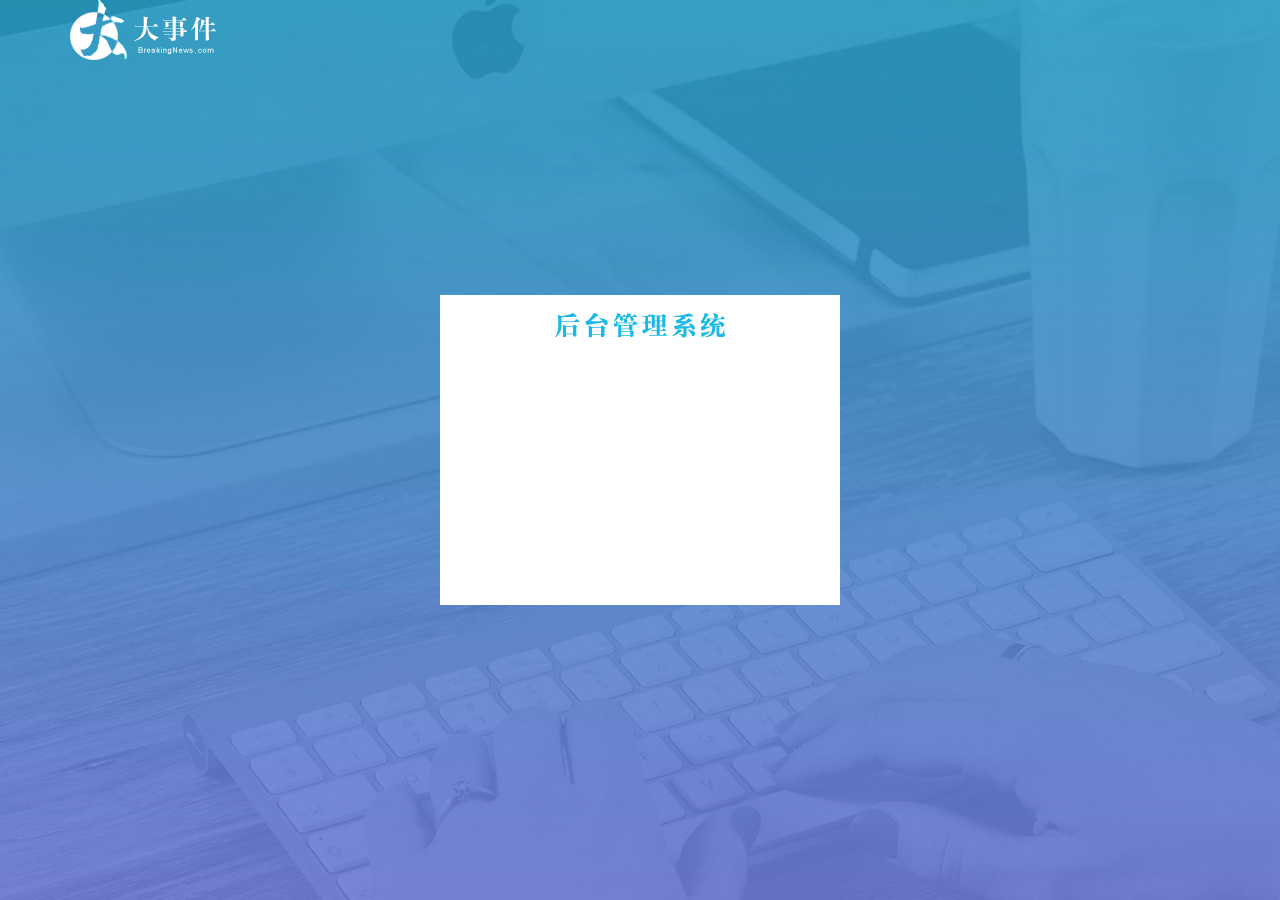
==== index.html @ e0ad0366 "首页搭建" ====
<!DOCTYPE html>
<html lang="zh-CN">

<head>
    <meta charset="UTF-8">
    <meta name="viewport" content="width=device-width, initial-scale=1.0">
    <title>大事件-登录/注册</title>
    <link rel="stylesheet" href="/assets/lib/layui/css/layui.css">
    <link rel="stylesheet" href="/assets/css/login.css">
</head>

<body>
    <!-- 头部区域 -->
    <div class="layui-main">
        <img src="/assets/images/logo.png" alt="">
    </div>
    <!-- 登录注册 -->
    <div class="loginAndRegBox">
        <div class="title-box"></div>
    </div>
</body>

</html>
---- assets/lib/layui/css/layui.css ----
/** layui-v2.5.5 MIT License By https://www.layui.com */
 .layui-inline,img{display:inline-block;vertical-align:middle}h1,h2,h3,h4,h5,h6{font-weight:400}.layui-edge,.layui-header,.layui-inline,.layui-main{position:relative}.layui-body,.layui-edge,.layui-elip{overflow:hidden}.layui-btn,.layui-edge,.layui-inline,img{vertical-align:middle}.layui-btn,.layui-disabled,.layui-icon,.layui-unselect{-moz-user-select:none;-webkit-user-select:none;-ms-user-select:none}.layui-elip,.layui-form-checkbox span,.layui-form-pane .layui-form-label{text-overflow:ellipsis;white-space:nowrap}.layui-breadcrumb,.layui-tree-btnGroup{visibility:hidden}blockquote,body,button,dd,div,dl,dt,form,h1,h2,h3,h4,h5,h6,input,li,ol,p,pre,td,textarea,th,ul{margin:0;padding:0;-webkit-tap-highlight-color:rgba(0,0,0,0)}a:active,a:hover{outline:0}img{border:none}li{list-style:none}table{border-collapse:collapse;border-spacing:0}h4,h5,h6{font-size:100%}button,input,optgroup,option,select,textarea{font-family:inherit;font-size:inherit;font-style:inherit;font-weight:inherit;outline:0}pre{white-space:pre-wrap;white-space:-moz-pre-wrap;white-space:-pre-wrap;white-space:-o-pre-wrap;word-wrap:break-word}body{line-height:24px;font:14px Helvetica Neue,Helvetica,PingFang SC,Tahoma,Arial,sans-serif}hr{height:1px;margin:10px 0;border:0;clear:both}a{color:#333;text-decoration:none}a:hover{color:#777}a cite{font-style:normal;*cursor:pointer}.layui-border-box,.layui-border-box *{box-sizing:border-box}.layui-box,.layui-box *{box-sizing:content-box}.layui-clear{clear:both;*zoom:1}.layui-clear:after{content:'\20';clear:both;*zoom:1;display:block;height:0}.layui-inline{*display:inline;*zoom:1}.layui-edge{display:inline-block;width:0;height:0;border-width:6px;border-style:dashed;border-color:transparent}.layui-edge-top{top:-4px;border-bottom-color:#999;border-bottom-style:solid}.layui-edge-right{border-left-color:#999;border-left-style:solid}.layui-edge-bottom{top:2px;border-top-color:#999;border-top-style:solid}.layui-edge-left{border-right-color:#999;border-right-style:solid}.layui-disabled,.layui-disabled:hover{color:#d2d2d2!important;cursor:not-allowed!important}.layui-circle{border-radius:100%}.layui-show{display:block!important}.layui-hide{display:none!important}@font-face{font-family:layui-icon;src:url(../font/iconfont.eot?v=250);src:url(../font/iconfont.eot?v=250#iefix) format('embedded-opentype'),url(../font/iconfont.woff2?v=250) format('woff2'),url(../font/iconfont.woff?v=250) format('woff'),url(../font/iconfont.ttf?v=250) format('truetype'),url(../font/iconfont.svg?v=250#layui-icon) format('svg')}.layui-icon{font-family:layui-icon!important;font-size:16px;font-style:normal;-webkit-font-smoothing:antialiased;-moz-osx-font-smoothing:grayscale}.layui-icon-reply-fill:before{content:"\e611"}.layui-icon-set-fill:before{content:"\e614"}.layui-icon-menu-fill:before{content:"\e60f"}.layui-icon-search:before{content:"\e615"}.layui-icon-share:before{content:"\e641"}.layui-icon-set-sm:before{content:"\e620"}.layui-icon-engine:before{content:"\e628"}.layui-icon-close:before{content:"\1006"}.layui-icon-close-fill:before{content:"\1007"}.layui-icon-chart-screen:before{content:"\e629"}.layui-icon-star:before{content:"\e600"}.layui-icon-circle-dot:before{content:"\e617"}.layui-icon-chat:before{content:"\e606"}.layui-icon-release:before{content:"\e609"}.layui-icon-list:before{content:"\e60a"}.layui-icon-chart:before{content:"\e62c"}.layui-icon-ok-circle:before{content:"\1005"}.layui-icon-layim-theme:before{content:"\e61b"}.layui-icon-table:before{content:"\e62d"}.layui-icon-right:before{content:"\e602"}.layui-icon-left:before{content:"\e603"}.layui-icon-cart-simple:before{content:"\e698"}.layui-icon-face-cry:before{content:"\e69c"}.layui-icon-face-smile:before{content:"\e6af"}.layui-icon-survey:before{content:"\e6b2"}.layui-icon-tree:before{content:"\e62e"}.layui-icon-upload-circle:before{content:"\e62f"}.layui-icon-add-circle:before{content:"\e61f"}.layui-icon-download-circle:before{content:"\e601"}.layui-icon-templeate-1:before{content:"\e630"}.layui-icon-util:before{content:"\e631"}.layui-icon-face-surprised:before{content:"\e664"}.layui-icon-edit:before{content:"\e642"}.layui-icon-speaker:before{content:"\e645"}.layui-icon-down:before{content:"\e61a"}.layui-icon-file:before{content:"\e621"}.layui-icon-layouts:before{content:"\e632"}.layui-icon-rate-half:before{content:"\e6c9"}.layui-icon-add-circle-fine:before{content:"\e608"}.layui-icon-prev-circle:before{content:"\e633"}.layui-icon-read:before{content:"\e705"}.layui-icon-404:before{content:"\e61c"}.layui-icon-carousel:before{content:"\e634"}.layui-icon-help:before{content:"\e607"}.layui-icon-code-circle:before{content:"\e635"}.layui-icon-water:before{content:"\e636"}.layui-icon-username:before{content:"\e66f"}.layui-icon-find-fill:before{content:"\e670"}.layui-icon-about:before{content:"\e60b"}.layui-icon-location:before{content:"\e715"}.layui-icon-up:before{content:"\e619"}.layui-icon-pause:before{content:"\e651"}.layui-icon-date:before{content:"\e637"}.layui-icon-layim-uploadfile:before{content:"\e61d"}.layui-icon-delete:before{content:"\e640"}.layui-icon-play:before{content:"\e652"}.layui-icon-top:before{content:"\e604"}.layui-icon-friends:before{content:"\e612"}.layui-icon-refresh-3:before{content:"\e9aa"}.layui-icon-ok:before{content:"\e605"}.layui-icon-layer:before{content:"\e638"}.layui-icon-face-smile-fine:before{content:"\e60c"}.layui-icon-dollar:before{content:"\e659"}.layui-icon-group:before{content:"\e613"}.layui-icon-layim-download:before{content:"\e61e"}.layui-icon-picture-fine:before{content:"\e60d"}.layui-icon-link:before{content:"\e64c"}.layui-icon-diamond:before{content:"\e735"}.layui-icon-log:before{content:"\e60e"}.layui-icon-rate-solid:before{content:"\e67a"}.layui-icon-fonts-del:before{content:"\e64f"}.layui-icon-unlink:before{content:"\e64d"}.layui-icon-fonts-clear:before{content:"\e639"}.layui-icon-triangle-r:before{content:"\e623"}.layui-icon-circle:before{content:"\e63f"}.layui-icon-radio:before{content:"\e643"}.layui-icon-align-center:before{content:"\e647"}.layui-icon-align-right:before{content:"\e648"}.layui-icon-align-left:before{content:"\e649"}.layui-icon-loading-1:before{content:"\e63e"}.layui-icon-return:before{content:"\e65c"}.layui-icon-fonts-strong:before{content:"\e62b"}.layui-icon-upload:before{content:"\e67c"}.layui-icon-dialogue:before{content:"\e63a"}.layui-icon-video:before{content:"\e6ed"}.layui-icon-headset:before{content:"\e6fc"}.layui-icon-cellphone-fine:before{content:"\e63b"}.layui-icon-add-1:before{content:"\e654"}.layui-icon-face-smile-b:before{content:"\e650"}.layui-icon-fonts-html:before{content:"\e64b"}.layui-icon-form:before{content:"\e63c"}.layui-icon-cart:before{content:"\e657"}.layui-icon-camera-fill:before{content:"\e65d"}.layui-icon-tabs:before{content:"\e62a"}.layui-icon-fonts-code:before{content:"\e64e"}.layui-icon-fire:before{content:"\e756"}.layui-icon-set:before{content:"\e716"}.layui-icon-fonts-u:before{content:"\e646"}.layui-icon-triangle-d:before{content:"\e625"}.layui-icon-tips:before{content:"\e702"}.layui-icon-picture:before{content:"\e64a"}.layui-icon-more-vertical:before{content:"\e671"}.layui-icon-flag:before{content:"\e66c"}.layui-icon-loading:before{content:"\e63d"}.layui-icon-fonts-i:before{content:"\e644"}.layui-icon-refresh-1:before{content:"\e666"}.layui-icon-rmb:before{content:"\e65e"}.layui-icon-home:before{content:"\e68e"}.layui-icon-user:before{content:"\e770"}.layui-icon-notice:before{content:"\e667"}.layui-icon-login-weibo:before{content:"\e675"}.layui-icon-voice:before{content:"\e688"}.layui-icon-upload-drag:before{content:"\e681"}.layui-icon-login-qq:before{content:"\e676"}.layui-icon-snowflake:before{content:"\e6b1"}.layui-icon-file-b:before{content:"\e655"}.layui-icon-template:before{content:"\e663"}.layui-icon-auz:before{content:"\e672"}.layui-icon-console:before{content:"\e665"}.layui-icon-app:before{content:"\e653"}.layui-icon-prev:before{content:"\e65a"}.layui-icon-website:before{content:"\e7ae"}.layui-icon-next:before{content:"\e65b"}.layui-icon-component:before{content:"\e857"}.layui-icon-more:before{content:"\e65f"}.layui-icon-login-wechat:before{content:"\e677"}.layui-icon-shrink-right:before{content:"\e668"}.layui-icon-spread-left:before{content:"\e66b"}.layui-icon-camera:before{content:"\e660"}.layui-icon-note:before{content:"\e66e"}.layui-icon-refresh:before{content:"\e669"}.layui-icon-female:before{content:"\e661"}.layui-icon-male:before{content:"\e662"}.layui-icon-password:before{content:"\e673"}.layui-icon-senior:before{content:"\e674"}.layui-icon-theme:before{content:"\e66a"}.layui-icon-tread:before{content:"\e6c5"}.layui-icon-praise:before{content:"\e6c6"}.layui-icon-star-fill:before{content:"\e658"}.layui-icon-rate:before{content:"\e67b"}.layui-icon-template-1:before{content:"\e656"}.layui-icon-vercode:before{content:"\e679"}.layui-icon-cellphone:before{content:"\e678"}.layui-icon-screen-full:before{content:"\e622"}.layui-icon-screen-restore:before{content:"\e758"}.layui-icon-cols:before{content:"\e610"}.layui-icon-export:before{content:"\e67d"}.layui-icon-print:before{content:"\e66d"}.layui-icon-slider:before{content:"\e714"}.layui-icon-addition:before{content:"\e624"}.layui-icon-subtraction:before{content:"\e67e"}.layui-icon-service:before{content:"\e626"}.layui-icon-transfer:before{content:"\e691"}.layui-main{width:1140px;margin:0 auto}.layui-header{z-index:1000;height:60px}.layui-header a:hover{transition:all .5s;-webkit-transition:all .5s}.layui-side{position:fixed;left:0;top:0;bottom:0;z-index:999;width:200px;overflow-x:hidden}.layui-side-scroll{position:relative;width:220px;height:100%;overflow-x:hidden}.layui-body{position:absolute;left:200px;right:0;top:0;bottom:0;z-index:998;width:auto;overflow-y:auto;box-sizing:border-box}.layui-layout-body{overflow:hidden}.layui-layout-admin .layui-header{background-color:#23262E}.layui-layout-admin .layui-side{top:60px;width:200px;overflow-x:hidden}.layui-layout-admin .layui-body{position:fixed;top:60px;bottom:44px}.layui-layout-admin .layui-main{width:auto;margin:0 15px}.layui-layout-admin .layui-footer{position:fixed;left:200px;right:0;bottom:0;height:44px;line-height:44px;padding:0 15px;background-color:#eee}.layui-layout-admin .layui-logo{position:absolute;left:0;top:0;width:200px;height:100%;line-height:60px;text-align:center;color:#009688;font-size:16px}.layui-layout-admin .layui-header .layui-nav{background:0 0}.layui-layout-left{position:absolute!important;left:200px;top:0}.layui-layout-right{position:absolute!important;right:0;top:0}.layui-container{position:relative;margin:0 auto;padding:0 15px;box-sizing:border-box}.layui-fluid{position:relative;margin:0 auto;padding:0 15px}.layui-row:after,.layui-row:before{content:'';display:block;clear:both}.layui-col-lg1,.layui-col-lg10,.layui-col-lg11,.layui-col-lg12,.layui-col-lg2,.layui-col-lg3,.layui-col-lg4,.layui-col-lg5,.layui-col-lg6,.layui-col-lg7,.layui-col-lg8,.layui-col-lg9,.layui-col-md1,.layui-col-md10,.layui-col-md11,.layui-col-md12,.layui-col-md2,.layui-col-md3,.layui-col-md4,.layui-col-md5,.layui-col-md6,.layui-col-md7,.layui-col-md8,.layui-col-md9,.layui-col-sm1,.layui-col-sm10,.layui-col-sm11,.layui-col-sm12,.layui-col-sm2,.layui-col-sm3,.layui-col-sm4,.layui-col-sm5,.layui-col-sm6,.layui-col-sm7,.layui-col-sm8,.layui-col-sm9,.layui-col-xs1,.layui-col-xs10,.layui-col-xs11,.layui-col-xs12,.layui-col-xs2,.layui-col-xs3,.layui-col-xs4,.layui-col-xs5,.layui-col-xs6,.layui-col-xs7,.layui-col-xs8,.layui-col-xs9{position:relative;display:block;box-sizing:border-box}.layui-col-xs1,.layui-col-xs10,.layui-col-xs11,.layui-col-xs12,.layui-col-xs2,.layui-col-xs3,.layui-col-xs4,.layui-col-xs5,.layui-col-xs6,.layui-col-xs7,.layui-col-xs8,.layui-col-xs9{float:left}.layui-col-xs1{width:8.33333333%}.layui-col-xs2{width:16.66666667%}.layui-col-xs3{width:25%}.layui-col-xs4{width:33.33333333%}.layui-col-xs5{width:41.66666667%}.layui-col-xs6{width:50%}.layui-col-xs7{width:58.33333333%}.layui-col-xs8{width:66.66666667%}.layui-col-xs9{width:75%}.layui-col-xs10{width:83.33333333%}.layui-col-xs11{width:91.66666667%}.layui-col-xs12{width:100%}.layui-col-xs-offset1{margin-left:8.33333333%}.layui-col-xs-offset2{margin-left:16.66666667%}.layui-col-xs-offset3{margin-left:25%}.layui-col-xs-offset4{margin-left:33.33333333%}.layui-col-xs-offset5{margin-left:41.66666667%}.layui-col-xs-offset6{margin-left:50%}.layui-col-xs-offset7{margin-left:58.33333333%}.layui-col-xs-offset8{margin-left:66.66666667%}.layui-col-xs-offset9{margin-left:75%}.layui-col-xs-offset10{margin-left:83.33333333%}.layui-col-xs-offset11{margin-left:91.66666667%}.layui-col-xs-offset12{margin-left:100%}@media screen and (max-width:768px){.layui-hide-xs{display:none!important}.layui-show-xs-block{display:block!important}.layui-show-xs-inline{display:inline!important}.layui-show-xs-inline-block{display:inline-block!important}}@media screen and (min-width:768px){.layui-container{width:750px}.layui-hide-sm{display:none!important}.layui-show-sm-block{display:block!important}.layui-show-sm-inline{display:inline!important}.layui-show-sm-inline-block{display:inline-block!important}.layui-col-sm1,.layui-col-sm10,.layui-col-sm11,.layui-col-sm12,.layui-col-sm2,.layui-col-sm3,.layui-col-sm4,.layui-col-sm5,.layui-col-sm6,.layui-col-sm7,.layui-col-sm8,.layui-col-sm9{float:left}.layui-col-sm1{width:8.33333333%}.layui-col-sm2{width:16.66666667%}.layui-col-sm3{width:25%}.layui-col-sm4{width:33.33333333%}.layui-col-sm5{width:41.66666667%}.layui-col-sm6{width:50%}.layui-col-sm7{width:58.33333333%}.layui-col-sm8{width:66.66666667%}.layui-col-sm9{width:75%}.layui-col-sm10{width:83.33333333%}.layui-col-sm11{width:91.66666667%}.layui-col-sm12{width:100%}.layui-col-sm-offset1{margin-left:8.33333333%}.layui-col-sm-offset2{margin-left:16.66666667%}.layui-col-sm-offset3{margin-left:25%}.layui-col-sm-offset4{margin-left:33.33333333%}.layui-col-sm-offset5{margin-left:41.66666667%}.layui-col-sm-offset6{margin-left:50%}.layui-col-sm-offset7{margin-left:58.33333333%}.layui-col-sm-offset8{margin-left:66.66666667%}.layui-col-sm-offset9{margin-left:75%}.layui-col-sm-offset10{margin-left:83.33333333%}.layui-col-sm-offset11{margin-left:91.66666667%}.layui-col-sm-offset12{margin-left:100%}}@media screen and (min-width:992px){.layui-container{width:970px}.layui-hide-md{display:none!important}.layui-show-md-block{display:block!important}.layui-show-md-inline{display:inline!important}.layui-show-md-inline-block{display:inline-block!important}.layui-col-md1,.layui-col-md10,.layui-col-md11,.layui-col-md12,.layui-col-md2,.layui-col-md3,.layui-col-md4,.layui-col-md5,.layui-col-md6,.layui-col-md7,.layui-col-md8,.layui-col-md9{float:left}.layui-col-md1{width:8.33333333%}.layui-col-md2{width:16.66666667%}.layui-col-md3{width:25%}.layui-col-md4{width:33.33333333%}.layui-col-md5{width:41.66666667%}.layui-col-md6{width:50%}.layui-col-md7{width:58.33333333%}.layui-col-md8{width:66.66666667%}.layui-col-md9{width:75%}.layui-col-md10{width:83.33333333%}.layui-col-md11{width:91.66666667%}.layui-col-md12{width:100%}.layui-col-md-offset1{margin-left:8.33333333%}.layui-col-md-offset2{margin-left:16.66666667%}.layui-col-md-offset3{margin-left:25%}.layui-col-md-offset4{margin-left:33.33333333%}.layui-col-md-offset5{margin-left:41.66666667%}.layui-col-md-offset6{margin-left:50%}.layui-col-md-offset7{margin-left:58.33333333%}.layui-col-md-offset8{margin-left:66.66666667%}.layui-col-md-offset9{margin-left:75%}.layui-col-md-offset10{margin-left:83.33333333%}.layui-col-md-offset11{margin-left:91.66666667%}.layui-col-md-offset12{margin-left:100%}}@media screen and (min-width:1200px){.layui-container{width:1170px}.layui-hide-lg{display:none!important}.layui-show-lg-block{display:block!important}.layui-show-lg-inline{display:inline!important}.layui-show-lg-inline-block{display:inline-block!important}.layui-col-lg1,.layui-col-lg10,.layui-col-lg11,.layui-col-lg12,.layui-col-lg2,.layui-col-lg3,.layui-col-lg4,.layui-col-lg5,.layui-col-lg6,.layui-col-lg7,.layui-col-lg8,.layui-col-lg9{float:left}.layui-col-lg1{width:8.33333333%}.layui-col-lg2{width:16.66666667%}.layui-col-lg3{width:25%}.layui-col-lg4{width:33.33333333%}.layui-col-lg5{width:41.66666667%}.layui-col-lg6{width:50%}.layui-col-lg7{width:58.33333333%}.layui-col-lg8{width:66.66666667%}.layui-col-lg9{width:75%}.layui-col-lg10{width:83.33333333%}.layui-col-lg11{width:91.66666667%}.layui-col-lg12{width:100%}.layui-col-lg-offset1{margin-left:8.33333333%}.layui-col-lg-offset2{margin-left:16.66666667%}.layui-col-lg-offset3{margin-left:25%}.layui-col-lg-offset4{margin-left:33.33333333%}.layui-col-lg-offset5{margin-left:41.66666667%}.layui-col-lg-offset6{margin-left:50%}.layui-col-lg-offset7{margin-left:58.33333333%}.layui-col-lg-offset8{margin-left:66.66666667%}.layui-col-lg-offset9{margin-left:75%}.layui-col-lg-offset10{margin-left:83.33333333%}.layui-col-lg-offset11{margin-left:91.66666667%}.layui-col-lg-offset12{margin-left:100%}}.layui-col-space1{margin:-.5px}.layui-col-space1>*{padding:.5px}.layui-col-space3{margin:-1.5px}.layui-col-space3>*{padding:1.5px}.layui-col-space5{margin:-2.5px}.layui-col-space5>*{padding:2.5px}.layui-col-space8{margin:-3.5px}.layui-col-space8>*{padding:3.5px}.layui-col-space10{margin:-5px}.layui-col-space10>*{padding:5px}.layui-col-space12{margin:-6px}.layui-col-space12>*{padding:6px}.layui-col-space15{margin:-7.5px}.layui-col-space15>*{padding:7.5px}.layui-col-space18{margin:-9px}.layui-col-space18>*{padding:9px}.layui-col-space20{margin:-10px}.layui-col-space20>*{padding:10px}.layui-col-space22{margin:-11px}.layui-col-space22>*{padding:11px}.layui-col-space25{margin:-12.5px}.layui-col-space25>*{padding:12.5px}.layui-col-space30{margin:-15px}.layui-col-space30>*{padding:15px}.layui-btn,.layui-input,.layui-select,.layui-textarea,.layui-upload-button{outline:0;-webkit-appearance:none;transition:all .3s;-webkit-transition:all .3s;box-sizing:border-box}.layui-elem-quote{margin-bottom:10px;padding:15px;line-height:22px;border-left:5px solid #009688;border-radius:0 2px 2px 0;background-color:#f2f2f2}.layui-quote-nm{border-style:solid;border-width:1px 1px 1px 5px;background:0 0}.layui-elem-field{margin-bottom:10px;padding:0;border-width:1px;border-style:solid}.layui-elem-field legend{margin-left:20px;padding:0 10px;font-size:20px;font-weight:300}.layui-field-title{margin:10px 0 20px;border-width:1px 0 0}.layui-field-box{padding:10px 15px}.layui-field-title .layui-field-box{padding:10px 0}.layui-progress{position:relative;height:6px;border-radius:20px;background-color:#e2e2e2}.layui-progress-bar{position:absolute;left:0;top:0;width:0;max-width:100%;height:6px;border-radius:20px;text-align:right;background-color:#5FB878;transition:all .3s;-webkit-transition:all .3s}.layui-progress-big,.layui-progress-big .layui-progress-bar{height:18px;line-height:18px}.layui-progress-text{position:relative;top:-20px;line-height:18px;font-size:12px;color:#666}.layui-progress-big .layui-progress-text{position:static;padding:0 10px;color:#fff}.layui-collapse{border-width:1px;border-style:solid;border-radius:2px}.layui-colla-content,.layui-colla-item{border-top-width:1px;border-top-style:solid}.layui-colla-item:first-child{border-top:none}.layui-colla-title{position:relative;height:42px;line-height:42px;padding:0 15px 0 35px;color:#333;background-color:#f2f2f2;cursor:pointer;font-size:14px;overflow:hidden}.layui-colla-content{display:none;padding:10px 15px;line-height:22px;color:#666}.layui-colla-icon{position:absolute;left:15px;top:0;font-size:14px}.layui-card{margin-bottom:15px;border-radius:2px;background-color:#fff;box-shadow:0 1px 2px 0 rgba(0,0,0,.05)}.layui-card:last-child{margin-bottom:0}.layui-card-header{position:relative;height:42px;line-height:42px;padding:0 15px;border-bottom:1px solid #f6f6f6;color:#333;border-radius:2px 2px 0 0;font-size:14px}.layui-bg-black,.layui-bg-blue,.layui-bg-cyan,.layui-bg-green,.layui-bg-orange,.layui-bg-red{color:#fff!important}.layui-card-body{position:relative;padding:10px 15px;line-height:24px}.layui-card-body[pad15]{padding:15px}.layui-card-body[pad20]{padding:20px}.layui-card-body .layui-table{margin:5px 0}.layui-card .layui-tab{margin:0}.layui-panel-window{position:relative;padding:15px;border-radius:0;border-top:5px solid #E6E6E6;background-color:#fff}.layui-auxiliar-moving{position:fixed;left:0;right:0;top:0;bottom:0;width:100%;height:100%;background:0 0;z-index:9999999999}.layui-form-label,.layui-form-mid,.layui-form-select,.layui-input-block,.layui-input-inline,.layui-textarea{position:relative}.layui-bg-red{background-color:#FF5722!important}.layui-bg-orange{background-color:#FFB800!important}.layui-bg-green{background-color:#009688!important}.layui-bg-cyan{background-color:#2F4056!important}.layui-bg-blue{background-color:#1E9FFF!important}.layui-bg-black{background-color:#393D49!important}.layui-bg-gray{background-color:#eee!important;color:#666!important}.layui-badge-rim,.layui-colla-content,.layui-colla-item,.layui-collapse,.layui-elem-field,.layui-form-pane .layui-form-item[pane],.layui-form-pane .layui-form-label,.layui-input,.layui-layedit,.layui-layedit-tool,.layui-quote-nm,.layui-select,.layui-tab-bar,.layui-tab-card,.layui-tab-title,.layui-tab-title .layui-this:after,.layui-textarea{border-color:#e6e6e6}.layui-timeline-item:before,hr{background-color:#e6e6e6}.layui-text{line-height:22px;font-size:14px;color:#666}.layui-text h1,.layui-text h2,.layui-text h3{font-weight:500;color:#333}.layui-text h1{font-size:30px}.layui-text h2{font-size:24px}.layui-text h3{font-size:18px}.layui-text a:not(.layui-btn){color:#01AAED}.layui-text a:not(.layui-btn):hover{text-decoration:underline}.layui-text ul{padding:5px 0 5px 15px}.layui-text ul li{margin-top:5px;list-style-type:disc}.layui-text em,.layui-word-aux{color:#999!important;padding:0 5px!important}.layui-btn{display:inline-block;height:38px;line-height:38px;padding:0 18px;background-color:#009688;color:#fff;white-space:nowrap;text-align:center;font-size:14px;border:none;border-radius:2px;cursor:pointer}.layui-btn:hover{opacity:.8;filter:alpha(opacity=80);color:#fff}.layui-btn:active{opacity:1;filter:alpha(opacity=100)}.layui-btn+.layui-btn{margin-left:10px}.layui-btn-container{font-size:0}.layui-btn-container .layui-btn{margin-right:10px;margin-bottom:10px}.layui-btn-container .layui-btn+.layui-btn{margin-left:0}.layui-table .layui-btn-container .layui-btn{margin-bottom:9px}.layui-btn-radius{border-radius:100px}.layui-btn .layui-icon{margin-right:3px;font-size:18px;vertical-align:bottom;vertical-align:middle\9}.layui-btn-primary{border:1px solid #C9C9C9;background-color:#fff;color:#555}.layui-btn-primary:hover{border-color:#009688;color:#333}.layui-btn-normal{background-color:#1E9FFF}.layui-btn-warm{background-color:#FFB800}.layui-btn-danger{background-color:#FF5722}.layui-btn-checked{background-color:#5FB878}.layui-btn-disabled,.layui-btn-disabled:active,.layui-btn-disabled:hover{border:1px solid #e6e6e6;background-color:#FBFBFB;color:#C9C9C9;cursor:not-allowed;opacity:1}.layui-btn-lg{height:44px;line-height:44px;padding:0 25px;font-size:16px}.layui-btn-sm{height:30px;line-height:30px;padding:0 10px;font-size:12px}.layui-btn-sm i{font-size:16px!important}.layui-btn-xs{height:22px;line-height:22px;padding:0 5px;font-size:12px}.layui-btn-xs i{font-size:14px!important}.layui-btn-group{display:inline-block;vertical-align:middle;font-size:0}.layui-btn-group .layui-btn{margin-left:0!important;margin-right:0!important;border-left:1px solid rgba(255,255,255,.5);border-radius:0}.layui-btn-group .layui-btn-primary{border-left:none}.layui-btn-group .layui-btn-primary:hover{border-color:#C9C9C9;color:#009688}.layui-btn-group .layui-btn:first-child{border-left:none;border-radius:2px 0 0 2px}.layui-btn-group .layui-btn-primary:first-child{border-left:1px solid #c9c9c9}.layui-btn-group .layui-btn:last-child{border-radius:0 2px 2px 0}.layui-btn-group .layui-btn+.layui-btn{margin-left:0}.layui-btn-group+.layui-btn-group{margin-left:10px}.layui-btn-fluid{width:100%}.layui-input,.layui-select,.layui-textarea{height:38px;line-height:1.3;line-height:38px\9;border-width:1px;border-style:solid;background-color:#fff;border-radius:2px}.layui-input::-webkit-input-placeholder,.layui-select::-webkit-input-placeholder,.layui-textarea::-webkit-input-placeholder{line-height:1.3}.layui-input,.layui-textarea{display:block;width:100%;padding-left:10px}.layui-input:hover,.layui-textarea:hover{border-color:#D2D2D2!important}.layui-input:focus,.layui-textarea:focus{border-color:#C9C9C9!important}.layui-textarea{min-height:100px;height:auto;line-height:20px;padding:6px 10px;resize:vertical}.layui-select{padding:0 10px}.layui-form input[type=checkbox],.layui-form input[type=radio],.layui-form select{display:none}.layui-form [lay-ignore]{display:initial}.layui-form-item{margin-bottom:15px;clear:both;*zoom:1}.layui-form-item:after{content:'\20';clear:both;*zoom:1;display:block;height:0}.layui-form-label{float:left;display:block;padding:9px 15px;width:80px;font-weight:400;line-height:20px;text-align:right}.layui-form-label-col{display:block;float:none;padding:9px 0;line-height:20px;text-align:left}.layui-form-item .layui-inline{margin-bottom:5px;margin-right:10px}.layui-input-block{margin-left:110px;min-height:36px}.layui-input-inline{display:inline-block;vertical-align:middle}.layui-form-item .layui-input-inline{float:left;width:190px;margin-right:10px}.layui-form-text .layui-input-inline{width:auto}.layui-form-mid{float:left;display:block;padding:9px 0!important;line-height:20px;margin-right:10px}.layui-form-danger+.layui-form-select .layui-input,.layui-form-danger:focus{border-color:#FF5722!important}.layui-form-select .layui-input{padding-right:30px;cursor:pointer}.layui-form-select .layui-edge{position:absolute;right:10px;top:50%;margin-top:-3px;cursor:pointer;border-width:6px;border-top-color:#c2c2c2;border-top-style:solid;transition:all .3s;-webkit-transition:all .3s}.layui-form-select dl{display:none;position:absolute;left:0;top:42px;padding:5px 0;z-index:899;min-width:100%;border:1px solid #d2d2d2;max-height:300px;overflow-y:auto;background-color:#fff;border-radius:2px;box-shadow:0 2px 4px rgba(0,0,0,.12);box-sizing:border-box}.layui-form-select dl dd,.layui-form-select dl dt{padding:0 10px;line-height:36px;white-space:nowrap;overflow:hidden;text-overflow:ellipsis}.layui-form-select dl dt{font-size:12px;color:#999}.layui-form-select dl dd{cursor:pointer}.layui-form-select dl dd:hover{background-color:#f2f2f2;-webkit-transition:.5s all;transition:.5s all}.layui-form-select .layui-select-group dd{padding-left:20px}.layui-form-select dl dd.layui-select-tips{padding-left:10px!important;color:#999}.layui-form-select dl dd.layui-this{background-color:#5FB878;color:#fff}.layui-form-checkbox,.layui-form-select dl dd.layui-disabled{background-color:#fff}.layui-form-selected dl{display:block}.layui-form-checkbox,.layui-form-checkbox *,.layui-form-switch{display:inline-block;vertical-align:middle}.layui-form-selected .layui-edge{margin-top:-9px;-webkit-transform:rotate(180deg);transform:rotate(180deg);margin-top:-3px\9}:root .layui-form-selected .layui-edge{margin-top:-9px\0/IE9}.layui-form-selectup dl{top:auto;bottom:42px}.layui-select-none{margin:5px 0;text-align:center;color:#999}.layui-select-disabled .layui-disabled{border-color:#eee!important}.layui-select-disabled .layui-edge{border-top-color:#d2d2d2}.layui-form-checkbox{position:relative;height:30px;line-height:30px;margin-right:10px;padding-right:30px;cursor:pointer;font-size:0;-webkit-transition:.1s linear;transition:.1s linear;box-sizing:border-box}.layui-form-checkbox span{padding:0 10px;height:100%;font-size:14px;border-radius:2px 0 0 2px;background-color:#d2d2d2;color:#fff;overflow:hidden}.layui-form-checkbox:hover span{background-color:#c2c2c2}.layui-form-checkbox i{position:absolute;right:0;top:0;width:30px;height:28px;border:1px solid #d2d2d2;border-left:none;border-radius:0 2px 2px 0;color:#fff;font-size:20px;text-align:center}.layui-form-checkbox:hover i{border-color:#c2c2c2;color:#c2c2c2}.layui-form-checked,.layui-form-checked:hover{border-color:#5FB878}.layui-form-checked span,.layui-form-checked:hover span{background-color:#5FB878}.layui-form-checked i,.layui-form-checked:hover i{color:#5FB878}.layui-form-item .layui-form-checkbox{margin-top:4px}.layui-form-checkbox[lay-skin=primary]{height:auto!important;line-height:normal!important;min-width:18px;min-height:18px;border:none!important;margin-right:0;padding-left:28px;padding-right:0;background:0 0}.layui-form-checkbox[lay-skin=primary] span{padding-left:0;padding-right:15px;line-height:18px;background:0 0;color:#666}.layui-form-checkbox[lay-skin=primary] i{right:auto;left:0;width:16px;height:16px;line-height:16px;border:1px solid #d2d2d2;font-size:12px;border-radius:2px;background-color:#fff;-webkit-transition:.1s linear;transition:.1s linear}.layui-form-checkbox[lay-skin=primary]:hover i{border-color:#5FB878;color:#fff}.layui-form-checked[lay-skin=primary] i{border-color:#5FB878!important;background-color:#5FB878;color:#fff}.layui-checkbox-disbaled[lay-skin=primary] span{background:0 0!important;color:#c2c2c2}.layui-checkbox-disbaled[lay-skin=primary]:hover i{border-color:#d2d2d2}.layui-form-item .layui-form-checkbox[lay-skin=primary]{margin-top:10px}.layui-form-switch{position:relative;height:22px;line-height:22px;min-width:35px;padding:0 5px;margin-top:8px;border:1px solid #d2d2d2;border-radius:20px;cursor:pointer;background-color:#fff;-webkit-transition:.1s linear;transition:.1s linear}.layui-form-switch i{position:absolute;left:5px;top:3px;width:16px;height:16px;border-radius:20px;background-color:#d2d2d2;-webkit-transition:.1s linear;transition:.1s linear}.layui-form-switch em{position:relative;top:0;width:25px;margin-left:21px;padding:0!important;text-align:center!important;color:#999!important;font-style:normal!important;font-size:12px}.layui-form-onswitch{border-color:#5FB878;background-color:#5FB878}.layui-checkbox-disbaled,.layui-checkbox-disbaled i{border-color:#e2e2e2!important}.layui-form-onswitch i{left:100%;margin-left:-21px;background-color:#fff}.layui-form-onswitch em{margin-left:5px;margin-right:21px;color:#fff!important}.layui-checkbox-disbaled span{background-color:#e2e2e2!important}.layui-checkbox-disbaled:hover i{color:#fff!important}[lay-radio]{display:none}.layui-form-radio,.layui-form-radio *{display:inline-block;vertical-align:middle}.layui-form-radio{line-height:28px;margin:6px 10px 0 0;padding-right:10px;cursor:pointer;font-size:0}.layui-form-radio *{font-size:14px}.layui-form-radio>i{margin-right:8px;font-size:22px;color:#c2c2c2}.layui-form-radio>i:hover,.layui-form-radioed>i{color:#5FB878}.layui-radio-disbaled>i{color:#e2e2e2!important}.layui-form-pane .layui-form-label{width:110px;padding:8px 15px;height:38px;line-height:20px;border-width:1px;border-style:solid;border-radius:2px 0 0 2px;text-align:center;background-color:#FBFBFB;overflow:hidden;box-sizing:border-box}.layui-form-pane .layui-input-inline{margin-left:-1px}.layui-form-pane .layui-input-block{margin-left:110px;left:-1px}.layui-form-pane .layui-input{border-radius:0 2px 2px 0}.layui-form-pane .layui-form-text .layui-form-label{float:none;width:100%;border-radius:2px;box-sizing:border-box;text-align:left}.layui-form-pane .layui-form-text .layui-input-inline{display:block;margin:0;top:-1px;clear:both}.layui-form-pane .layui-form-text .layui-input-block{margin:0;left:0;top:-1px}.layui-form-pane .layui-form-text .layui-textarea{min-height:100px;border-radius:0 0 2px 2px}.layui-form-pane .layui-form-checkbox{margin:4px 0 4px 10px}.layui-form-pane .layui-form-radio,.layui-form-pane .layui-form-switch{margin-top:6px;margin-left:10px}.layui-form-pane .layui-form-item[pane]{position:relative;border-width:1px;border-style:solid}.layui-form-pane .layui-form-item[pane] .layui-form-label{position:absolute;left:0;top:0;height:100%;border-width:0 1px 0 0}.layui-form-pane .layui-form-item[pane] .layui-input-inline{margin-left:110px}@media screen and (max-width:450px){.layui-form-item .layui-form-label{text-overflow:ellipsis;overflow:hidden;white-space:nowrap}.layui-form-item .layui-inline{display:block;margin-right:0;margin-bottom:20px;clear:both}.layui-form-item .layui-inline:after{content:'\20';clear:both;display:block;height:0}.layui-form-item .layui-input-inline{display:block;float:none;left:-3px;width:auto;margin:0 0 10px 112px}.layui-form-item .layui-input-inline+.layui-form-mid{margin-left:110px;top:-5px;padding:0}.layui-form-item .layui-form-checkbox{margin-right:5px;margin-bottom:5px}}.layui-layedit{border-width:1px;border-style:solid;border-radius:2px}.layui-layedit-tool{padding:3px 5px;border-bottom-width:1px;border-bottom-style:solid;font-size:0}.layedit-tool-fixed{position:fixed;top:0;border-top:1px solid #e2e2e2}.layui-layedit-tool .layedit-tool-mid,.layui-layedit-tool .layui-icon{display:inline-block;vertical-align:middle;text-align:center;font-size:14px}.layui-layedit-tool .layui-icon{position:relative;width:32px;height:30px;line-height:30px;margin:3px 5px;color:#777;cursor:pointer;border-radius:2px}.layui-layedit-tool .layui-icon:hover{color:#393D49}.layui-layedit-tool .layui-icon:active{color:#000}.layui-layedit-tool .layedit-tool-active{background-color:#e2e2e2;color:#000}.layui-layedit-tool .layui-disabled,.layui-layedit-tool .layui-disabled:hover{color:#d2d2d2;cursor:not-allowed}.layui-layedit-tool .layedit-tool-mid{width:1px;height:18px;margin:0 10px;background-color:#d2d2d2}.layedit-tool-html{width:50px!important;font-size:30px!important}.layedit-tool-b,.layedit-tool-code,.layedit-tool-help{font-size:16px!important}.layedit-tool-d,.layedit-tool-face,.layedit-tool-image,.layedit-tool-unlink{font-size:18px!important}.layedit-tool-image input{position:absolute;font-size:0;left:0;top:0;width:100%;height:100%;opacity:.01;filter:Alpha(opacity=1);cursor:pointer}.layui-layedit-iframe iframe{display:block;width:100%}#LAY_layedit_code{overflow:hidden}.layui-laypage{display:inline-block;*display:inline;*zoom:1;vertical-align:middle;margin:10px 0;font-size:0}.layui-laypage>a:first-child,.layui-laypage>a:first-child em{border-radius:2px 0 0 2px}.layui-laypage>a:last-child,.layui-laypage>a:last-child em{border-radius:0 2px 2px 0}.layui-laypage>:first-child{margin-left:0!important}.layui-laypage>:last-child{margin-right:0!important}.layui-laypage a,.layui-laypage button,.layui-laypage input,.layui-laypage select,.layui-laypage span{border:1px solid #e2e2e2}.layui-laypage a,.layui-laypage span{display:inline-block;*display:inline;*zoom:1;vertical-align:middle;padding:0 15px;height:28px;line-height:28px;margin:0 -1px 5px 0;background-color:#fff;color:#333;font-size:12px}.layui-flow-more a *,.layui-laypage input,.layui-table-view select[lay-ignore]{display:inline-block}.layui-laypage a:hover{color:#009688}.layui-laypage em{font-style:normal}.layui-laypage .layui-laypage-spr{color:#999;font-weight:700}.layui-laypage a{text-decoration:none}.layui-laypage .layui-laypage-curr{position:relative}.layui-laypage .layui-laypage-curr em{position:relative;color:#fff}.layui-laypage .layui-laypage-curr .layui-laypage-em{position:absolute;left:-1px;top:-1px;padding:1px;width:100%;height:100%;background-color:#009688}.layui-laypage-em{border-radius:2px}.layui-laypage-next em,.layui-laypage-prev em{font-family:Sim sun;font-size:16px}.layui-laypage .layui-laypage-count,.layui-laypage .layui-laypage-limits,.layui-laypage .layui-laypage-refresh,.layui-laypage .layui-laypage-skip{margin-left:10px;margin-right:10px;padding:0;border:none}.layui-laypage .layui-laypage-limits,.layui-laypage .layui-laypage-refresh{vertical-align:top}.layui-laypage .layui-laypage-refresh i{font-size:18px;cursor:pointer}.layui-laypage select{height:22px;padding:3px;border-radius:2px;cursor:pointer}.layui-laypage .layui-laypage-skip{height:30px;line-height:30px;color:#999}.layui-laypage button,.layui-laypage input{height:30px;line-height:30px;border-radius:2px;vertical-align:top;background-color:#fff;box-sizing:border-box}.layui-laypage input{width:40px;margin:0 10px;padding:0 3px;text-align:center}.layui-laypage input:focus,.layui-laypage select:focus{border-color:#009688!important}.layui-laypage button{margin-left:10px;padding:0 10px;cursor:pointer}.layui-table,.layui-table-view{margin:10px 0}.layui-flow-more{margin:10px 0;text-align:center;color:#999;font-size:14px}.layui-flow-more a{height:32px;line-height:32px}.layui-flow-more a *{vertical-align:top}.layui-flow-more a cite{padding:0 20px;border-radius:3px;background-color:#eee;color:#333;font-style:normal}.layui-flow-more a cite:hover{opacity:.8}.layui-flow-more a i{font-size:30px;color:#737383}.layui-table{width:100%;background-color:#fff;color:#666}.layui-table tr{transition:all .3s;-webkit-transition:all .3s}.layui-table th{text-align:left;font-weight:400}.layui-table tbody tr:hover,.layui-table thead tr,.layui-table-click,.layui-table-header,.layui-table-hover,.layui-table-mend,.layui-table-patch,.layui-table-tool,.layui-table-total,.layui-table-total tr,.layui-table[lay-even] tr:nth-child(even){background-color:#f2f2f2}.layui-table td,.layui-table th,.layui-table-col-set,.layui-table-fixed-r,.layui-table-grid-down,.layui-table-header,.layui-table-page,.layui-table-tips-main,.layui-table-tool,.layui-table-total,.layui-table-view,.layui-table[lay-skin=line],.layui-table[lay-skin=row]{border-width:1px;border-style:solid;border-color:#e6e6e6}.layui-table td,.layui-table th{position:relative;padding:9px 15px;min-height:20px;line-height:20px;font-size:14px}.layui-table[lay-skin=line] td,.layui-table[lay-skin=line] th{border-width:0 0 1px}.layui-table[lay-skin=row] td,.layui-table[lay-skin=row] th{border-width:0 1px 0 0}.layui-table[lay-skin=nob] td,.layui-table[lay-skin=nob] th{border:none}.layui-table img{max-width:100px}.layui-table[lay-size=lg] td,.layui-table[lay-size=lg] th{padding:15px 30px}.layui-table-view .layui-table[lay-size=lg] .layui-table-cell{height:40px;line-height:40px}.layui-table[lay-size=sm] td,.layui-table[lay-size=sm] th{font-size:12px;padding:5px 10px}.layui-table-view .layui-table[lay-size=sm] .layui-table-cell{height:20px;line-height:20px}.layui-table[lay-data]{display:none}.layui-table-box{position:relative;overflow:hidden}.layui-table-view .layui-table{position:relative;width:auto;margin:0}.layui-table-view .layui-table[lay-skin=line]{border-width:0 1px 0 0}.layui-table-view .layui-table[lay-skin=row]{border-width:0 0 1px}.layui-table-view .layui-table td,.layui-table-view .layui-table th{padding:5px 0;border-top:none;border-left:none}.layui-table-view .layui-table th.layui-unselect .layui-table-cell span{cursor:pointer}.layui-table-view .layui-table td{cursor:default}.layui-table-view .layui-table td[data-edit=text]{cursor:text}.layui-table-view .layui-form-checkbox[lay-skin=primary] i{width:18px;height:18px}.layui-table-view .layui-form-radio{line-height:0;padding:0}.layui-table-view .layui-form-radio>i{margin:0;font-size:20px}.layui-table-init{position:absolute;left:0;top:0;width:100%;height:100%;text-align:center;z-index:110}.layui-table-init .layui-icon{position:absolute;left:50%;top:50%;margin:-15px 0 0 -15px;font-size:30px;color:#c2c2c2}.layui-table-header{border-width:0 0 1px;overflow:hidden}.layui-table-header .layui-table{margin-bottom:-1px}.layui-table-tool .layui-inline[lay-event]{position:relative;width:26px;height:26px;padding:5px;line-height:16px;margin-right:10px;text-align:center;color:#333;border:1px solid #ccc;cursor:pointer;-webkit-transition:.5s all;transition:.5s all}.layui-table-tool .layui-inline[lay-event]:hover{border:1px solid #999}.layui-table-tool-temp{padding-right:120px}.layui-table-tool-self{position:absolute;right:17px;top:10px}.layui-table-tool .layui-table-tool-self .layui-inline[lay-event]{margin:0 0 0 10px}.layui-table-tool-panel{position:absolute;top:29px;left:-1px;padding:5px 0;min-width:150px;min-height:40px;border:1px solid #d2d2d2;text-align:left;overflow-y:auto;background-color:#fff;box-shadow:0 2px 4px rgba(0,0,0,.12)}.layui-table-cell,.layui-table-tool-panel li{overflow:hidden;text-overflow:ellipsis;white-space:nowrap}.layui-table-tool-panel li{padding:0 10px;line-height:30px;-webkit-transition:.5s all;transition:.5s all}.layui-table-tool-panel li .layui-form-checkbox[lay-skin=primary]{width:100%;padding-left:28px}.layui-table-tool-panel li:hover{background-color:#f2f2f2}.layui-table-tool-panel li .layui-form-checkbox[lay-skin=primary] i{position:absolute;left:0;top:0}.layui-table-tool-panel li .layui-form-checkbox[lay-skin=primary] span{padding:0}.layui-table-tool .layui-table-tool-self .layui-table-tool-panel{left:auto;right:-1px}.layui-table-col-set{position:absolute;right:0;top:0;width:20px;height:100%;border-width:0 0 0 1px;background-color:#fff}.layui-table-sort{width:10px;height:20px;margin-left:5px;cursor:pointer!important}.layui-table-sort .layui-edge{position:absolute;left:5px;border-width:5px}.layui-table-sort .layui-table-sort-asc{top:3px;border-top:none;border-bottom-style:solid;border-bottom-color:#b2b2b2}.layui-table-sort .layui-table-sort-asc:hover{border-bottom-color:#666}.layui-table-sort .layui-table-sort-desc{bottom:5px;border-bottom:none;border-top-style:solid;border-top-color:#b2b2b2}.layui-table-sort .layui-table-sort-desc:hover{border-top-color:#666}.layui-table-sort[lay-sort=asc] .layui-table-sort-asc{border-bottom-color:#000}.layui-table-sort[lay-sort=desc] .layui-table-sort-desc{border-top-color:#000}.layui-table-cell{height:28px;line-height:28px;padding:0 15px;position:relative;box-sizing:border-box}.layui-table-cell .layui-form-checkbox[lay-skin=primary]{top:-1px;padding:0}.layui-table-cell .layui-table-link{color:#01AAED}.laytable-cell-checkbox,.laytable-cell-numbers,.laytable-cell-radio,.laytable-cell-space{padding:0;text-align:center}.layui-table-body{position:relative;overflow:auto;margin-right:-1px;margin-bottom:-1px}.layui-table-body .layui-none{line-height:26px;padding:15px;text-align:center;color:#999}.layui-table-fixed{position:absolute;left:0;top:0;z-index:101}.layui-table-fixed .layui-table-body{overflow:hidden}.layui-table-fixed-l{box-shadow:0 -1px 8px rgba(0,0,0,.08)}.layui-table-fixed-r{left:auto;right:-1px;border-width:0 0 0 1px;box-shadow:-1px 0 8px rgba(0,0,0,.08)}.layui-table-fixed-r .layui-table-header{position:relative;overflow:visible}.layui-table-mend{position:absolute;right:-49px;top:0;height:100%;width:50px}.layui-table-tool{position:relative;z-index:890;width:100%;min-height:50px;line-height:30px;padding:10px 15px;border-width:0 0 1px}.layui-table-tool .layui-btn-container{margin-bottom:-10px}.layui-table-page,.layui-table-total{border-width:1px 0 0;margin-bottom:-1px;overflow:hidden}.layui-table-page{position:relative;width:100%;padding:7px 7px 0;height:41px;font-size:12px;white-space:nowrap}.layui-table-page>div{height:26px}.layui-table-page .layui-laypage{margin:0}.layui-table-page .layui-laypage a,.layui-table-page .layui-laypage span{height:26px;line-height:26px;margin-bottom:10px;border:none;background:0 0}.layui-table-page .layui-laypage a,.layui-table-page .layui-laypage span.layui-laypage-curr{padding:0 12px}.layui-table-page .layui-laypage span{margin-left:0;padding:0}.layui-table-page .layui-laypage .layui-laypage-prev{margin-left:-7px!important}.layui-table-page .layui-laypage .layui-laypage-curr .layui-laypage-em{left:0;top:0;padding:0}.layui-table-page .layui-laypage button,.layui-table-page .layui-laypage input{height:26px;line-height:26px}.layui-table-page .layui-laypage input{width:40px}.layui-table-page .layui-laypage button{padding:0 10px}.layui-table-page select{height:18px}.layui-table-patch .layui-table-cell{padding:0;width:30px}.layui-table-edit{position:absolute;left:0;top:0;width:100%;height:100%;padding:0 14px 1px;border-radius:0;box-shadow:1px 1px 20px rgba(0,0,0,.15)}.layui-table-edit:focus{border-color:#5FB878!important}select.layui-table-edit{padding:0 0 0 10px;border-color:#C9C9C9}.layui-table-view .layui-form-checkbox,.layui-table-view .layui-form-radio,.layui-table-view .layui-form-switch{top:0;margin:0;box-sizing:content-box}.layui-table-view .layui-form-checkbox{top:-1px;height:26px;line-height:26px}.layui-table-view .layui-form-checkbox i{height:26px}.layui-table-grid .layui-table-cell{overflow:visible}.layui-table-grid-down{position:absolute;top:0;right:0;width:26px;height:100%;padding:5px 0;border-width:0 0 0 1px;text-align:center;background-color:#fff;color:#999;cursor:pointer}.layui-table-grid-down .layui-icon{position:absolute;top:50%;left:50%;margin:-8px 0 0 -8px}.layui-table-grid-down:hover{background-color:#fbfbfb}body .layui-table-tips .layui-layer-content{background:0 0;padding:0;box-shadow:0 1px 6px rgba(0,0,0,.12)}.layui-table-tips-main{margin:-44px 0 0 -1px;max-height:150px;padding:8px 15px;font-size:14px;overflow-y:scroll;background-color:#fff;color:#666}.layui-table-tips-c{position:absolute;right:-3px;top:-13px;width:20px;height:20px;padding:3px;cursor:pointer;background-color:#666;border-radius:50%;color:#fff}.layui-table-tips-c:hover{background-color:#777}.layui-table-tips-c:before{position:relative;right:-2px}.layui-upload-file{display:none!important;opacity:.01;filter:Alpha(opacity=1)}.layui-upload-drag,.layui-upload-form,.layui-upload-wrap{display:inline-block}.layui-upload-list{margin:10px 0}.layui-upload-choose{padding:0 10px;color:#999}.layui-upload-drag{position:relative;padding:30px;border:1px dashed #e2e2e2;background-color:#fff;text-align:center;cursor:pointer;color:#999}.layui-upload-drag .layui-icon{font-size:50px;color:#009688}.layui-upload-drag[lay-over]{border-color:#009688}.layui-upload-iframe{position:absolute;width:0;height:0;border:0;visibility:hidden}.layui-upload-wrap{position:relative;vertical-align:middle}.layui-upload-wrap .layui-upload-file{display:block!important;position:absolute;left:0;top:0;z-index:10;font-size:100px;width:100%;height:100%;opacity:.01;filter:Alpha(opacity=1);cursor:pointer}.layui-transfer-active,.layui-transfer-box{display:inline-block;vertical-align:middle}.layui-transfer-box,.layui-transfer-header,.layui-transfer-search{border-width:0;border-style:solid;border-color:#e6e6e6}.layui-transfer-box{position:relative;border-width:1px;width:200px;height:360px;border-radius:2px;background-color:#fff}.layui-transfer-box .layui-form-checkbox{width:100%;margin:0!important}.layui-transfer-header{height:38px;line-height:38px;padding:0 10px;border-bottom-width:1px}.layui-transfer-search{position:relative;padding:10px;border-bottom-width:1px}.layui-transfer-search .layui-input{height:32px;padding-left:30px;font-size:12px}.layui-transfer-search .layui-icon-search{position:absolute;left:20px;top:50%;margin-top:-8px;color:#666}.layui-transfer-active{margin:0 15px}.layui-transfer-active .layui-btn{display:block;margin:0;padding:0 15px;background-color:#5FB878;border-color:#5FB878;color:#fff}.layui-transfer-active .layui-btn-disabled{background-color:#FBFBFB;border-color:#e6e6e6;color:#C9C9C9}.layui-transfer-active .layui-btn:first-child{margin-bottom:15px}.layui-transfer-active .layui-btn .layui-icon{margin:0;font-size:14px!important}.layui-transfer-data{padding:5px 0;overflow:auto}.layui-transfer-data li{height:32px;line-height:32px;padding:0 10px}.layui-transfer-data li:hover{background-color:#f2f2f2;transition:.5s all}.layui-transfer-data .layui-none{padding:15px 10px;text-align:center;color:#999}.layui-nav{position:relative;padding:0 20px;background-color:#393D49;color:#fff;border-radius:2px;font-size:0;box-sizing:border-box}.layui-nav *{font-size:14px}.layui-nav .layui-nav-item{position:relative;display:inline-block;*display:inline;*zoom:1;vertical-align:middle;line-height:60px}.layui-nav .layui-nav-item a{display:block;padding:0 20px;color:#fff;color:rgba(255,255,255,.7);transition:all .3s;-webkit-transition:all .3s}.layui-nav .layui-this:after,.layui-nav-bar,.layui-nav-tree .layui-nav-itemed:after{position:absolute;left:0;top:0;width:0;height:5px;background-color:#5FB878;transition:all .2s;-webkit-transition:all .2s}.layui-nav-bar{z-index:1000}.layui-nav .layui-nav-item a:hover,.layui-nav .layui-this a{color:#fff}.layui-nav .layui-this:after{content:'';top:auto;bottom:0;width:100%}.layui-nav-img{width:30px;height:30px;margin-right:10px;border-radius:50%}.layui-nav .layui-nav-more{content:'';width:0;height:0;border-style:solid dashed dashed;border-color:#fff transparent transparent;overflow:hidden;cursor:pointer;transition:all .2s;-webkit-transition:all .2s;position:absolute;top:50%;right:3px;margin-top:-3px;border-width:6px;border-top-color:rgba(255,255,255,.7)}.layui-nav .layui-nav-mored,.layui-nav-itemed>a .layui-nav-more{margin-top:-9px;border-style:dashed dashed solid;border-color:transparent transparent #fff}.layui-nav-child{display:none;position:absolute;left:0;top:65px;min-width:100%;line-height:36px;padding:5px 0;box-shadow:0 2px 4px rgba(0,0,0,.12);border:1px solid #d2d2d2;background-color:#fff;z-index:100;border-radius:2px;white-space:nowrap}.layui-nav .layui-nav-child a{color:#333}.layui-nav .layui-nav-child a:hover{background-color:#f2f2f2;color:#000}.layui-nav-child dd{position:relative}.layui-nav .layui-nav-child dd.layui-this a,.layui-nav-child dd.layui-this{background-color:#5FB878;color:#fff}.layui-nav-child dd.layui-this:after{display:none}.layui-nav-tree{width:200px;padding:0}.layui-nav-tree .layui-nav-item{display:block;width:100%;line-height:45px}.layui-nav-tree .layui-nav-item a{position:relative;height:45px;line-height:45px;text-overflow:ellipsis;overflow:hidden;white-space:nowrap}.layui-nav-tree .layui-nav-item a:hover{background-color:#4E5465}.layui-nav-tree .layui-nav-bar{width:5px;height:0;background-color:#009688}.layui-nav-tree .layui-nav-child dd.layui-this,.layui-nav-tree .layui-nav-child dd.layui-this a,.layui-nav-tree .layui-this,.layui-nav-tree .layui-this>a,.layui-nav-tree .layui-this>a:hover{background-color:#009688;color:#fff}.layui-nav-tree .layui-this:after{display:none}.layui-nav-itemed>a,.layui-nav-tree .layui-nav-title a,.layui-nav-tree .layui-nav-title a:hover{color:#fff!important}.layui-nav-tree .layui-nav-child{position:relative;z-index:0;top:0;border:none;box-shadow:none}.layui-nav-tree .layui-nav-child a{height:40px;line-height:40px;color:#fff;color:rgba(255,255,255,.7)}.layui-nav-tree .layui-nav-child,.layui-nav-tree .layui-nav-child a:hover{background:0 0;color:#fff}.layui-nav-tree .layui-nav-more{right:10px}.layui-nav-itemed>.layui-nav-child{display:block;padding:0;background-color:rgba(0,0,0,.3)!important}.layui-nav-itemed>.layui-nav-child>.layui-this>.layui-nav-child{display:block}.layui-nav-side{position:fixed;top:0;bottom:0;left:0;overflow-x:hidden;z-index:999}.layui-bg-blue .layui-nav-bar,.layui-bg-blue .layui-nav-itemed:after,.layui-bg-blue .layui-this:after{background-color:#93D1FF}.layui-bg-blue .layui-nav-child dd.layui-this{background-color:#1E9FFF}.layui-bg-blue .layui-nav-itemed>a,.layui-nav-tree.layui-bg-blue .layui-nav-title a,.layui-nav-tree.layui-bg-blue .layui-nav-title a:hover{background-color:#007DDB!important}.layui-breadcrumb{font-size:0}.layui-breadcrumb>*{font-size:14px}.layui-breadcrumb a{color:#999!important}.layui-breadcrumb a:hover{color:#5FB878!important}.layui-breadcrumb a cite{color:#666;font-style:normal}.layui-breadcrumb span[lay-separator]{margin:0 10px;color:#999}.layui-tab{margin:10px 0;text-align:left!important}.layui-tab[overflow]>.layui-tab-title{overflow:hidden}.layui-tab-title{position:relative;left:0;height:40px;white-space:nowrap;font-size:0;border-bottom-width:1px;border-bottom-style:solid;transition:all .2s;-webkit-transition:all .2s}.layui-tab-title li{display:inline-block;*display:inline;*zoom:1;vertical-align:middle;font-size:14px;transition:all .2s;-webkit-transition:all .2s;position:relative;line-height:40px;min-width:65px;padding:0 15px;text-align:center;cursor:pointer}.layui-tab-title li a{display:block}.layui-tab-title .layui-this{color:#000}.layui-tab-title .layui-this:after{position:absolute;left:0;top:0;content:'';width:100%;height:41px;border-width:1px;border-style:solid;border-bottom-color:#fff;border-radius:2px 2px 0 0;box-sizing:border-box;pointer-events:none}.layui-tab-bar{position:absolute;right:0;top:0;z-index:10;width:30px;height:39px;line-height:39px;border-width:1px;border-style:solid;border-radius:2px;text-align:center;background-color:#fff;cursor:pointer}.layui-tab-bar .layui-icon{position:relative;display:inline-block;top:3px;transition:all .3s;-webkit-transition:all .3s}.layui-tab-item{display:none}.layui-tab-more{padding-right:30px;height:auto!important;white-space:normal!important}.layui-tab-more li.layui-this:after{border-bottom-color:#e2e2e2;border-radius:2px}.layui-tab-more .layui-tab-bar .layui-icon{top:-2px;top:3px\9;-webkit-transform:rotate(180deg);transform:rotate(180deg)}:root .layui-tab-more .layui-tab-bar .layui-icon{top:-2px\0/IE9}.layui-tab-content{padding:10px}.layui-tab-title li .layui-tab-close{position:relative;display:inline-block;width:18px;height:18px;line-height:20px;margin-left:8px;top:1px;text-align:center;font-size:14px;color:#c2c2c2;transition:all .2s;-webkit-transition:all .2s}.layui-tab-title li .layui-tab-close:hover{border-radius:2px;background-color:#FF5722;color:#fff}.layui-tab-brief>.layui-tab-title .layui-this{color:#009688}.layui-tab-brief>.layui-tab-more li.layui-this:after,.layui-tab-brief>.layui-tab-title .layui-this:after{border:none;border-radius:0;border-bottom:2px solid #5FB878}.layui-tab-brief[overflow]>.layui-tab-title .layui-this:after{top:-1px}.layui-tab-card{border-width:1px;border-style:solid;border-radius:2px;box-shadow:0 2px 5px 0 rgba(0,0,0,.1)}.layui-tab-card>.layui-tab-title{background-color:#f2f2f2}.layui-tab-card>.layui-tab-title li{margin-right:-1px;margin-left:-1px}.layui-tab-card>.layui-tab-title .layui-this{background-color:#fff}.layui-tab-card>.layui-tab-title .layui-this:after{border-top:none;border-width:1px;border-bottom-color:#fff}.layui-tab-card>.layui-tab-title .layui-tab-bar{height:40px;line-height:40px;border-radius:0;border-top:none;border-right:none}.layui-tab-card>.layui-tab-more .layui-this{background:0 0;color:#5FB878}.layui-tab-card>.layui-tab-more .layui-this:after{border:none}.layui-timeline{padding-left:5px}.layui-timeline-item{position:relative;padding-bottom:20px}.layui-timeline-axis{position:absolute;left:-5px;top:0;z-index:10;width:20px;height:20px;line-height:20px;background-color:#fff;color:#5FB878;border-radius:50%;text-align:center;cursor:pointer}.layui-timeline-axis:hover{color:#FF5722}.layui-timeline-item:before{content:'';position:absolute;left:5px;top:0;z-index:0;width:1px;height:100%}.layui-timeline-item:last-child:before{display:none}.layui-timeline-item:first-child:before{display:block}.layui-timeline-content{padding-left:25px}.layui-timeline-title{position:relative;margin-bottom:10px}.layui-badge,.layui-badge-dot,.layui-badge-rim{position:relative;display:inline-block;padding:0 6px;font-size:12px;text-align:center;background-color:#FF5722;color:#fff;border-radius:2px}.layui-badge{height:18px;line-height:18px}.layui-badge-dot{width:8px;height:8px;padding:0;border-radius:50%}.layui-badge-rim{height:18px;line-height:18px;border-width:1px;border-style:solid;background-color:#fff;color:#666}.layui-btn .layui-badge,.layui-btn .layui-badge-dot{margin-left:5px}.layui-nav .layui-badge,.layui-nav .layui-badge-dot{position:absolute;top:50%;margin:-8px 6px 0}.layui-tab-title .layui-badge,.layui-tab-title .layui-badge-dot{left:5px;top:-2px}.layui-carousel{position:relative;left:0;top:0;background-color:#f8f8f8}.layui-carousel>[carousel-item]{position:relative;width:100%;height:100%;overflow:hidden}.layui-carousel>[carousel-item]:before{position:absolute;content:'\e63d';left:50%;top:50%;width:100px;line-height:20px;margin:-10px 0 0 -50px;text-align:center;color:#c2c2c2;font-family:layui-icon!important;font-size:30px;font-style:normal;-webkit-font-smoothing:antialiased;-moz-osx-font-smoothing:grayscale}.layui-carousel>[carousel-item]>*{display:none;position:absolute;left:0;top:0;width:100%;height:100%;background-color:#f8f8f8;transition-duration:.3s;-webkit-transition-duration:.3s}.layui-carousel-updown>*{-webkit-transition:.3s ease-in-out up;transition:.3s ease-in-out up}.layui-carousel-arrow{display:none\9;opacity:0;position:absolute;left:10px;top:50%;margin-top:-18px;width:36px;height:36px;line-height:36px;text-align:center;font-size:20px;border:0;border-radius:50%;background-color:rgba(0,0,0,.2);color:#fff;-webkit-transition-duration:.3s;transition-duration:.3s;cursor:pointer}.layui-carousel-arrow[lay-type=add]{left:auto!important;right:10px}.layui-carousel:hover .layui-carousel-arrow[lay-type=add],.layui-carousel[lay-arrow=always] .layui-carousel-arrow[lay-type=add]{right:20px}.layui-carousel[lay-arrow=always] .layui-carousel-arrow{opacity:1;left:20px}.layui-carousel[lay-arrow=none] .layui-carousel-arrow{display:none}.layui-carousel-arrow:hover,.layui-carousel-ind ul:hover{background-color:rgba(0,0,0,.35)}.layui-carousel:hover .layui-carousel-arrow{display:block\9;opacity:1;left:20px}.layui-carousel-ind{position:relative;top:-35px;width:100%;line-height:0!important;text-align:center;font-size:0}.layui-carousel[lay-indicator=outside]{margin-bottom:30px}.layui-carousel[lay-indicator=outside] .layui-carousel-ind{top:10px}.layui-carousel[lay-indicator=outside] .layui-carousel-ind ul{background-color:rgba(0,0,0,.5)}.layui-carousel[lay-indicator=none] .layui-carousel-ind{display:none}.layui-carousel-ind ul{display:inline-block;padding:5px;background-color:rgba(0,0,0,.2);border-radius:10px;-webkit-transition-duration:.3s;transition-duration:.3s}.layui-carousel-ind li{display:inline-block;width:10px;height:10px;margin:0 3px;font-size:14px;background-color:#e2e2e2;background-color:rgba(255,255,255,.5);border-radius:50%;cursor:pointer;-webkit-transition-duration:.3s;transition-duration:.3s}.layui-carousel-ind li:hover{background-color:rgba(255,255,255,.7)}.layui-carousel-ind li.layui-this{background-color:#fff}.layui-carousel>[carousel-item]>.layui-carousel-next,.layui-carousel>[carousel-item]>.layui-carousel-prev,.layui-carousel>[carousel-item]>.layui-this{display:block}.layui-carousel>[carousel-item]>.layui-this{left:0}.layui-carousel>[carousel-item]>.layui-carousel-prev{left:-100%}.layui-carousel>[carousel-item]>.layui-carousel-next{left:100%}.layui-carousel>[carousel-item]>.layui-carousel-next.layui-carousel-left,.layui-carousel>[carousel-item]>.layui-carousel-prev.layui-carousel-right{left:0}.layui-carousel>[carousel-item]>.layui-this.layui-carousel-left{left:-100%}.layui-carousel>[carousel-item]>.layui-this.layui-carousel-right{left:100%}.layui-carousel[lay-anim=updown] .layui-carousel-arrow{left:50%!important;top:20px;margin:0 0 0 -18px}.layui-carousel[lay-anim=updown]>[carousel-item]>*,.layui-carousel[lay-anim=fade]>[carousel-item]>*{left:0!important}.layui-carousel[lay-anim=updown] .layui-carousel-arrow[lay-type=add]{top:auto!important;bottom:20px}.layui-carousel[lay-anim=updown] .layui-carousel-ind{position:absolute;top:50%;right:20px;width:auto;height:auto}.layui-carousel[lay-anim=updown] .layui-carousel-ind ul{padding:3px 5px}.layui-carousel[lay-anim=updown] .layui-carousel-ind li{display:block;margin:6px 0}.layui-carousel[lay-anim=updown]>[carousel-item]>.layui-this{top:0}.layui-carousel[lay-anim=updown]>[carousel-item]>.layui-carousel-prev{top:-100%}.layui-carousel[lay-anim=updown]>[carousel-item]>.layui-carousel-next{top:100%}.layui-carousel[lay-anim=updown]>[carousel-item]>.layui-carousel-next.layui-carousel-left,.layui-carousel[lay-anim=updown]>[carousel-item]>.layui-carousel-prev.layui-carousel-right{top:0}.layui-carousel[lay-anim=updown]>[carousel-item]>.layui-this.layui-carousel-left{top:-100%}.layui-carousel[lay-anim=updown]>[carousel-item]>.layui-this.layui-carousel-right{top:100%}.layui-carousel[lay-anim=fade]>[carousel-item]>.layui-carousel-next,.layui-carousel[lay-anim=fade]>[carousel-item]>.layui-carousel-prev{opacity:0}.layui-carousel[lay-anim=fade]>[carousel-item]>.layui-carousel-next.layui-carousel-left,.layui-carousel[lay-anim=fade]>[carousel-item]>.layui-carousel-prev.layui-carousel-right{opacity:1}.layui-carousel[lay-anim=fade]>[carousel-item]>.layui-this.layui-carousel-left,.layui-carousel[lay-anim=fade]>[carousel-item]>.layui-this.layui-carousel-right{opacity:0}.layui-fixbar{position:fixed;right:15px;bottom:15px;z-index:999999}.layui-fixbar li{width:50px;height:50px;line-height:50px;margin-bottom:1px;text-align:center;cursor:pointer;font-size:30px;background-color:#9F9F9F;color:#fff;border-radius:2px;opacity:.95}.layui-fixbar li:hover{opacity:.85}.layui-fixbar li:active{opacity:1}.layui-fixbar .layui-fixbar-top{display:none;font-size:40px}body .layui-util-face{border:none;background:0 0}body .layui-util-face .layui-layer-content{padding:0;background-color:#fff;color:#666;box-shadow:none}.layui-util-face .layui-layer-TipsG{display:none}.layui-util-face ul{position:relative;width:372px;padding:10px;border:1px solid #D9D9D9;background-color:#fff;box-shadow:0 0 20px rgba(0,0,0,.2)}.layui-util-face ul li{cursor:pointer;float:left;border:1px solid #e8e8e8;height:22px;width:26px;overflow:hidden;margin:-1px 0 0 -1px;padding:4px 2px;text-align:center}.layui-util-face ul li:hover{position:relative;z-index:2;border:1px solid #eb7350;background:#fff9ec}.layui-code{position:relative;margin:10px 0;padding:15px;line-height:20px;border:1px solid #ddd;border-left-width:6px;background-color:#F2F2F2;color:#333;font-family:Courier New;font-size:12px}.layui-rate,.layui-rate *{display:inline-block;vertical-align:middle}.layui-rate{padding:10px 5px 10px 0;font-size:0}.layui-rate li i.layui-icon{font-size:20px;color:#FFB800;margin-right:5px;transition:all .3s;-webkit-transition:all .3s}.layui-rate li i:hover{cursor:pointer;transform:scale(1.12);-webkit-transform:scale(1.12)}.layui-rate[readonly] li i:hover{cursor:default;transform:scale(1)}.layui-colorpicker{width:26px;height:26px;border:1px solid #e6e6e6;padding:5px;border-radius:2px;line-height:24px;display:inline-block;cursor:pointer;transition:all .3s;-webkit-transition:all .3s}.layui-colorpicker:hover{border-color:#d2d2d2}.layui-colorpicker.layui-colorpicker-lg{width:34px;height:34px;line-height:32px}.layui-colorpicker.layui-colorpicker-sm{width:24px;height:24px;line-height:22px}.layui-colorpicker.layui-colorpicker-xs{width:22px;height:22px;line-height:20px}.layui-colorpicker-trigger-bgcolor{display:block;background:url([data-uri]);border-radius:2px}.layui-colorpicker-trigger-span{display:block;height:100%;box-sizing:border-box;border:1px solid rgba(0,0,0,.15);border-radius:2px;text-align:center}.layui-colorpicker-trigger-i{display:inline-block;color:#FFF;font-size:12px}.layui-colorpicker-trigger-i.layui-icon-close{color:#999}.layui-colorpicker-main{position:absolute;z-index:66666666;width:280px;padding:7px;background:#FFF;border:1px solid #d2d2d2;border-radius:2px;box-shadow:0 2px 4px rgba(0,0,0,.12)}.layui-colorpicker-main-wrapper{height:180px;position:relative}.layui-colorpicker-basis{width:260px;height:100%;position:relative}.layui-colorpicker-basis-white{width:100%;height:100%;position:absolute;top:0;left:0;background:linear-gradient(90deg,#FFF,hsla(0,0%,100%,0))}.layui-colorpicker-basis-black{width:100%;height:100%;position:absolute;top:0;left:0;background:linear-gradient(0deg,#000,transparent)}.layui-colorpicker-basis-cursor{width:10px;height:10px;border:1px solid #FFF;border-radius:50%;position:absolute;top:-3px;right:-3px;cursor:pointer}.layui-colorpicker-side{position:absolute;top:0;right:0;width:12px;height:100%;background:linear-gradient(red,#FF0,#0F0,#0FF,#00F,#F0F,red)}.layui-colorpicker-side-slider{width:100%;height:5px;box-shadow:0 0 1px #888;box-sizing:border-box;background:#FFF;border-radius:1px;border:1px solid #f0f0f0;cursor:pointer;position:absolute;left:0}.layui-colorpicker-main-alpha{display:none;height:12px;margin-top:7px;background:url([data-uri])}.layui-colorpicker-alpha-bgcolor{height:100%;position:relative}.layui-colorpicker-alpha-slider{width:5px;height:100%;box-shadow:0 0 1px #888;box-sizing:border-box;background:#FFF;border-radius:1px;border:1px solid #f0f0f0;cursor:pointer;position:absolute;top:0}.layui-colorpicker-main-pre{padding-top:7px;font-size:0}.layui-colorpicker-pre{width:20px;height:20px;border-radius:2px;display:inline-block;margin-left:6px;margin-bottom:7px;cursor:pointer}.layui-colorpicker-pre:nth-child(11n+1){margin-left:0}.layui-colorpicker-pre-isalpha{background:url([data-uri])}.layui-colorpicker-pre.layui-this{box-shadow:0 0 3px 2px rgba(0,0,0,.15)}.layui-colorpicker-pre>div{height:100%;border-radius:2px}.layui-colorpicker-main-input{text-align:right;padding-top:7px}.layui-colorpicker-main-input .layui-btn-container .layui-btn{margin:0 0 0 10px}.layui-colorpicker-main-input div.layui-inline{float:left;margin-right:10px;font-size:14px}.layui-colorpicker-main-input input.layui-input{width:150px;height:30px;color:#666}.layui-slider{height:4px;background:#e2e2e2;border-radius:3px;position:relative;cursor:pointer}.layui-slider-bar{border-radius:3px;position:absolute;height:100%}.layui-slider-step{position:absolute;top:0;width:4px;height:4px;border-radius:50%;background:#FFF;-webkit-transform:translateX(-50%);transform:translateX(-50%)}.layui-slider-wrap{width:36px;height:36px;position:absolute;top:-16px;-webkit-transform:translateX(-50%);transform:translateX(-50%);z-index:10;text-align:center}.layui-slider-wrap-btn{width:12px;height:12px;border-radius:50%;background:#FFF;display:inline-block;vertical-align:middle;cursor:pointer;transition:.3s}.layui-slider-wrap:after{content:"";height:100%;display:inline-block;vertical-align:middle}.layui-slider-wrap-btn.layui-slider-hover,.layui-slider-wrap-btn:hover{transform:scale(1.2)}.layui-slider-wrap-btn.layui-disabled:hover{transform:scale(1)!important}.layui-slider-tips{position:absolute;top:-42px;z-index:66666666;white-space:nowrap;display:none;-webkit-transform:translateX(-50%);transform:translateX(-50%);color:#FFF;background:#000;border-radius:3px;height:25px;line-height:25px;padding:0 10px}.layui-slider-tips:after{content:'';position:absolute;bottom:-12px;left:50%;margin-left:-6px;width:0;height:0;border-width:6px;border-style:solid;border-color:#000 transparent transparent}.layui-slider-input{width:70px;height:32px;border:1px solid #e6e6e6;border-radius:3px;font-size:16px;line-height:32px;position:absolute;right:0;top:-15px}.layui-slider-input-btn{display:none;position:absolute;top:0;right:0;width:20px;height:100%;border-left:1px solid #d2d2d2}.layui-slider-input-btn i{cursor:pointer;position:absolute;right:0;bottom:0;width:20px;height:50%;font-size:12px;line-height:16px;text-align:center;color:#999}.layui-slider-input-btn i:first-child{top:0;border-bottom:1px solid #d2d2d2}.layui-slider-input-txt{height:100%;font-size:14px}.layui-slider-input-txt input{height:100%;border:none}.layui-slider-input-btn i:hover{color:#009688}.layui-slider-vertical{width:4px;margin-left:34px}.layui-slider-vertical .layui-slider-bar{width:4px}.layui-slider-vertical .layui-slider-step{top:auto;left:0;-webkit-transform:translateY(50%);transform:translateY(50%)}.layui-slider-vertical .layui-slider-wrap{top:auto;left:-16px;-webkit-transform:translateY(50%);transform:translateY(50%)}.layui-slider-vertical .layui-slider-tips{top:auto;left:2px}@media \0screen{.layui-slider-wrap-btn{margin-left:-20px}.layui-slider-vertical .layui-slider-wrap-btn{margin-left:0;margin-bottom:-20px}.layui-slider-vertical .layui-slider-tips{margin-left:-8px}.layui-slider>span{margin-left:8px}}.layui-tree{line-height:22px}.layui-tree .layui-form-checkbox{margin:0!important}.layui-tree-set{width:100%;position:relative}.layui-tree-pack{display:none;padding-left:20px;position:relative}.layui-tree-iconClick,.layui-tree-main{display:inline-block;vertical-align:middle}.layui-tree-line .layui-tree-pack{padding-left:27px}.layui-tree-line .layui-tree-set .layui-tree-set:after{content:'';position:absolute;top:14px;left:-9px;width:17px;height:0;border-top:1px dotted #c0c4cc}.layui-tree-entry{position:relative;padding:3px 0;height:20px;white-space:nowrap}.layui-tree-entry:hover{background-color:#eee}.layui-tree-line .layui-tree-entry:hover{background-color:rgba(0,0,0,0)}.layui-tree-line .layui-tree-entry:hover .layui-tree-txt{color:#999;text-decoration:underline;transition:.3s}.layui-tree-main{cursor:pointer;padding-right:10px}.layui-tree-line .layui-tree-set:before{content:'';position:absolute;top:0;left:-9px;width:0;height:100%;border-left:1px dotted #c0c4cc}.layui-tree-line .layui-tree-set.layui-tree-setLineShort:before{height:13px}.layui-tree-line .layui-tree-set.layui-tree-setHide:before{height:0}.layui-tree-iconClick{position:relative;height:20px;line-height:20px;margin:0 10px;color:#c0c4cc}.layui-tree-icon{height:12px;line-height:12px;width:12px;text-align:center;border:1px solid #c0c4cc}.layui-tree-iconClick .layui-icon{font-size:18px}.layui-tree-icon .layui-icon{font-size:12px;color:#666}.layui-tree-iconArrow{padding:0 5px}.layui-tree-iconArrow:after{content:'';position:absolute;left:4px;top:3px;z-index:100;width:0;height:0;border-width:5px;border-style:solid;border-color:transparent transparent transparent #c0c4cc;transition:.5s}.layui-tree-btnGroup,.layui-tree-editInput{position:relative;vertical-align:middle;display:inline-block}.layui-tree-spread>.layui-tree-entry>.layui-tree-iconClick>.layui-tree-iconArrow:after{transform:rotate(90deg) translate(3px,4px)}.layui-tree-txt{display:inline-block;vertical-align:middle;color:#555}.layui-tree-search{margin-bottom:15px;color:#666}.layui-tree-btnGroup .layui-icon{display:inline-block;vertical-align:middle;padding:0 2px;cursor:pointer}.layui-tree-btnGroup .layui-icon:hover{color:#999;transition:.3s}.layui-tree-entry:hover .layui-tree-btnGroup{visibility:visible}.layui-tree-editInput{height:20px;line-height:20px;padding:0 3px;border:none;background-color:rgba(0,0,0,.05)}.layui-tree-emptyText{text-align:center;color:#999}.layui-anim{-webkit-animation-duration:.3s;animation-duration:.3s;-webkit-animation-fill-mode:both;animation-fill-mode:both}.layui-anim.layui-icon{display:inline-block}.layui-anim-loop{-webkit-animation-iteration-count:infinite;animation-iteration-count:infinite}.layui-trans,.layui-trans a{transition:all .3s;-webkit-transition:all .3s}@-webkit-keyframes layui-rotate{from{-webkit-transform:rotate(0)}to{-webkit-transform:rotate(360deg)}}@keyframes layui-rotate{from{transform:rotate(0)}to{transform:rotate(360deg)}}.layui-anim-rotate{-webkit-animation-name:layui-rotate;animation-name:layui-rotate;-webkit-animation-duration:1s;animation-duration:1s;-webkit-animation-timing-function:linear;animation-timing-function:linear}@-webkit-keyframes layui-up{from{-webkit-transform:translate3d(0,100%,0);opacity:.3}to{-webkit-transform:translate3d(0,0,0);opacity:1}}@keyframes layui-up{from{transform:translate3d(0,100%,0);opacity:.3}to{transform:translate3d(0,0,0);opacity:1}}.layui-anim-up{-webkit-animation-name:layui-up;animation-name:layui-up}@-webkit-keyframes layui-upbit{from{-webkit-transform:translate3d(0,30px,0);opacity:.3}to{-webkit-transform:translate3d(0,0,0);opacity:1}}@keyframes layui-upbit{from{transform:translate3d(0,30px,0);opacity:.3}to{transform:translate3d(0,0,0);opacity:1}}.layui-anim-upbit{-webkit-animation-name:layui-upbit;animation-name:layui-upbit}@-webkit-keyframes layui-scale{0%{opacity:.3;-webkit-transform:scale(.5)}100%{opacity:1;-webkit-transform:scale(1)}}@keyframes layui-scale{0%{opacity:.3;-ms-transform:scale(.5);transform:scale(.5)}100%{opacity:1;-ms-transform:scale(1);transform:scale(1)}}.layui-anim-scale{-webkit-animation-name:layui-scale;animation-name:layui-scale}@-webkit-keyframes layui-scale-spring{0%{opacity:.5;-webkit-transform:scale(.5)}80%{opacity:.8;-webkit-transform:scale(1.1)}100%{opacity:1;-webkit-transform:scale(1)}}@keyframes layui-scale-spring{0%{opacity:.5;transform:scale(.5)}80%{opacity:.8;transform:scale(1.1)}100%{opacity:1;transform:scale(1)}}.layui-anim-scaleSpring{-webkit-animation-name:layui-scale-spring;animation-name:layui-scale-spring}@-webkit-keyframes layui-fadein{0%{opacity:0}100%{opacity:1}}@keyframes layui-fadein{0%{opacity:0}100%{opacity:1}}.layui-anim-fadein{-webkit-animation-name:layui-fadein;animation-name:layui-fadein}@-webkit-keyframes layui-fadeout{0%{opacity:1}100%{opacity:0}}@keyframes layui-fadeout{0%{opacity:1}100%{opacity:0}}.layui-anim-fadeout{-webkit-animation-name:layui-fadeout;animation-name:layui-fadeout}
---- assets/css/login.css ----
body,html{
    margin:0;
    padding: 0;
    height: 100%;
    width: 100%;
    background:url('/assets/images/login_bg.jpg') no-repeat center;
    background-size: cover;
}
.loginAndRegBox{
    width: 400px;
    height: 310px;
    background-color: #fff;
    position: absolute;
    left: 50%;
    top: 50%;
    transform:translate(-50%,-50%) ;
}
.title-box{
    height: 60px;
    background:url('/assets/images/login_title.png') no-repeat center;
}
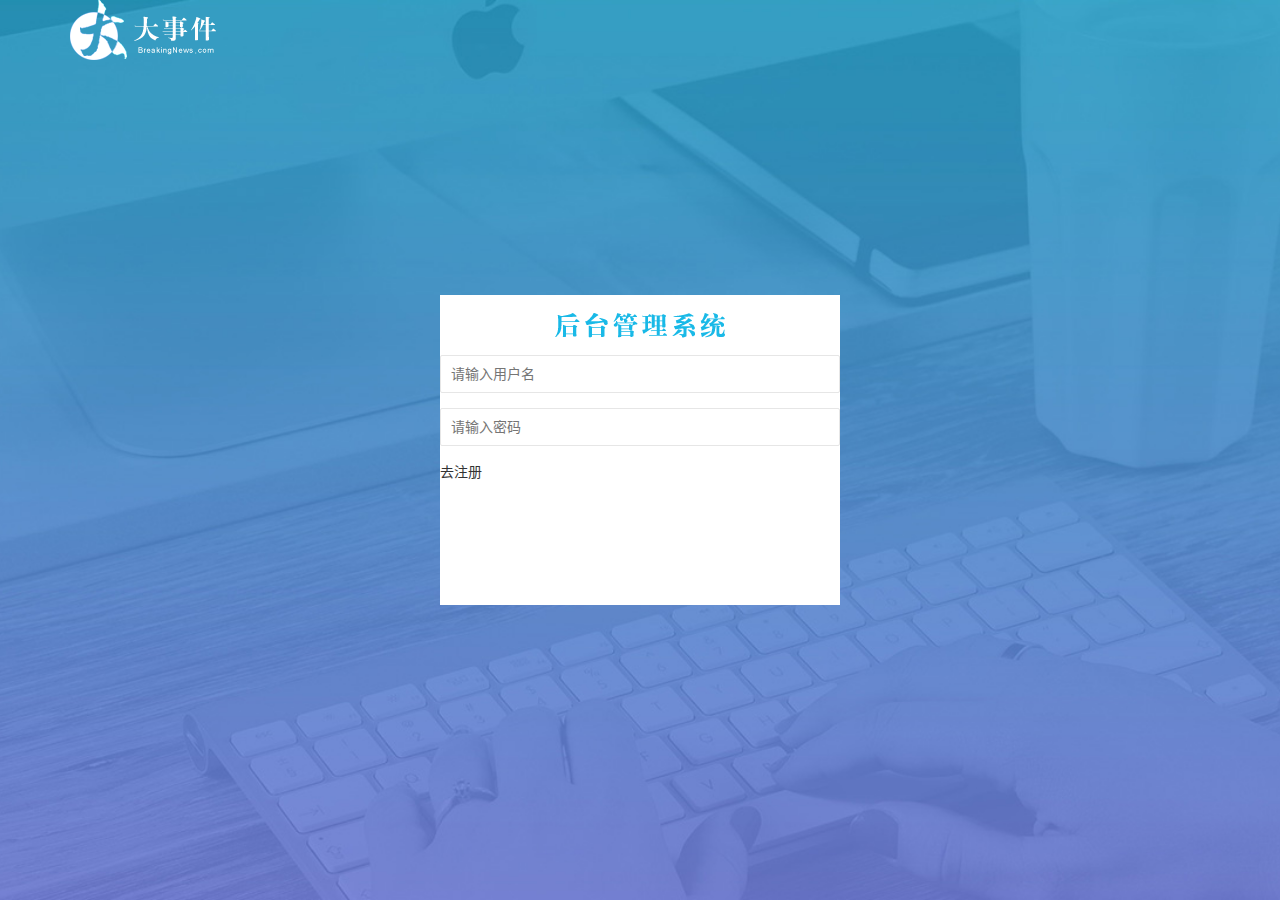
==== commit b779c55b: "稍微又加了点" ====
--- a/index.html
+++ b/index.html
@@ -17,7 +17,25 @@
     <!-- 登录注册 -->
     <div class="loginAndRegBox">
         <div class="title-box"></div>
+        <div class="login-box">
+            <form class="layui-form" action="">
+                <div class="layui-form-item">
+                    <input type="text" name="title" required lay-verify="required" placeholder="请输入用户名"
+                        autocomplete="off" class="layui-input">
+                </div>
+                <div class="layui-form-item">
+                    <input type="text" name="title" required lay-verify="required" placeholder="请输入密码"
+                        autocomplete="off" class="layui-input">
+                </div>
+            </form>
+            <a href="javascript:;" id="link_reg">去注册</a>
+        </div>
+        <div class="reg-box">
+            <a href="javascript:;" id="link_login">去登录</a>
+        </div>
     </div>
+    <script src="/assets/lib/jquery.js"></script>
+    <script src="/assets/js/login.js"></script>
 </body>
 
 </html>--- a/assets/css/login.css
+++ b/assets/css/login.css
@@ -18,4 +18,7 @@
 .title-box{
     height: 60px;
     background:url('/assets/images/login_title.png') no-repeat center;
+}
+.reg-box{
+    display: none;
 }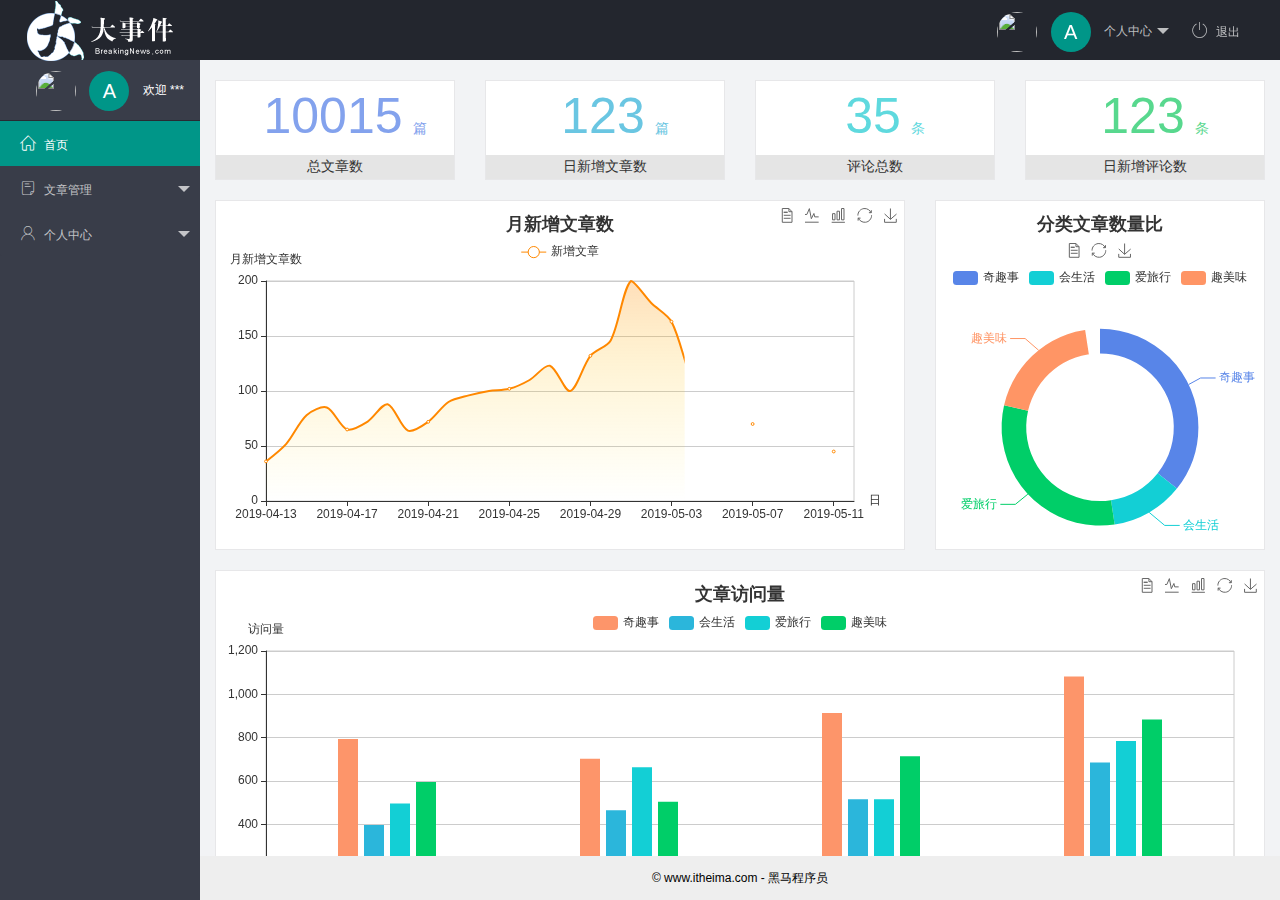
==== commit 89664359: "又想加" ====
--- a/index.html
+++ b/index.html
@@ -1,41 +1,110 @@
 <!DOCTYPE html>
-<html lang="zh-CN">
+<html lang="en">
 
 <head>
-    <meta charset="UTF-8">
-    <meta name="viewport" content="width=device-width, initial-scale=1.0">
-    <title>大事件-登录/注册</title>
-    <link rel="stylesheet" href="/assets/lib/layui/css/layui.css">
-    <link rel="stylesheet" href="/assets/css/login.css">
+    <meta charset="UTF-8" />
+    <meta name="viewport" content="width=device-width, initial-scale=1.0" />
+    <title>后台主页</title>
+    <!-- 导入 layui 的样式表 -->
+    <link rel="stylesheet" href="/assets/lib/layui/css/layui.css" />
+    <!-- 导入第三方图标库 -->
+    <link rel="stylesheet" href="/assets/fonts/iconfont.css" />
+    <!-- 导入自己的样式表 -->
+    <link rel="stylesheet" href="/assets/css/index.css" />
 </head>
 
-<body>
-    <!-- 头部区域 -->
-    <div class="layui-main">
-        <img src="/assets/images/logo.png" alt="">
-    </div>
-    <!-- 登录注册 -->
-    <div class="loginAndRegBox">
-        <div class="title-box"></div>
-        <div class="login-box">
-            <form class="layui-form" action="">
-                <div class="layui-form-item">
-                    <input type="text" name="title" required lay-verify="required" placeholder="请输入用户名"
-                        autocomplete="off" class="layui-input">
+<body class="layui-layout-body">
+    <div class="layui-layout layui-layout-admin">
+        <div class="layui-header">
+            <div class="layui-logo">
+                <img src="/assets/images/logo.png" alt="" />
+            </div>
+            <!-- 头部区域（可配合layui已有的水平导航） -->
+            <ul class="layui-nav layui-layout-right">
+                <li class="layui-nav-item">
+                    <a href="javascript:;" class="userinfo">
+                        <img src="http://t.cn/RCzsdCq" class="layui-nav-img" />
+                        <span class="text-avatar">A</span>
+                        个人中心
+                    </a>
+                    <dl class="layui-nav-child">
+                        <dd><a href="/user/user_info.html" target="fm">基本资料</a></dd>
+                        <dd><a href="/user/user_avatar.html" target="fm">更换头像</a></dd>
+                        <dd><a href="/user/user_pwd.html" target="fm">重置密码</a></dd>
+                    </dl>
+                </li>,
+                <li class="layui-nav-item">
+                    <a href="javascript:;" id="btnLogout"><span class="iconfont icon-tuichu"></span>退出</a>
+                </li>
+            </ul>
+        </div>
+
+        <div class="layui-side layui-bg-black">
+            <div class="layui-side-scroll">
+                <div class="userinfo">
+                    <img src="http://t.cn/RCzsdCq" class="layui-nav-img" />
+                    <span class="text-avatar">A</span>
+                    <span id="welcome">欢迎 ***</span>
                 </div>
-                <div class="layui-form-item">
-                    <input type="text" name="title" required lay-verify="required" placeholder="请输入密码"
-                        autocomplete="off" class="layui-input">
-                </div>
-            </form>
-            <a href="javascript:;" id="link_reg">去注册</a>
+                <!-- 左侧导航区域（可配合layui已有的垂直导航） -->
+                <ul class="layui-nav layui-nav-tree" lay-shrink="all">
+                    <li class="layui-nav-item layui-this">
+                        <a href="/home/dashboard.html" target="fm"><span class="iconfont icon-home"></span>首页</a>
+                    </li>
+                    <li class="layui-nav-item">
+                        <a class="" href="javascript:;"><span class="iconfont icon-16"></span>文章管理</a>
+                        <dl class="layui-nav-child">
+                            <dd>
+                                <a href="/article/art_cate.html" target="fm"><i
+                                        class="layui-icon layui-icon-app"></i>文章类别</a>
+                            </dd>
+                            <dd>
+                                <a href="javascript:;"><i class="layui-icon layui-icon-app"></i>文章列表</a>
+                            </dd>
+                            <dd>
+                                <a href="javascript:;"><i class="layui-icon layui-icon-app"></i>发布文章</a>
+                            </dd>
+                        </dl>
+                    </li>
+                    <li class="layui-nav-item">
+                        <a href="javascript:;"><span class="iconfont icon-user"></span>个人中心</a>
+                        <dl class="layui-nav-child">
+                            <dd>
+                                <a href="/user/user_info.html" target="fm"><i
+                                        class="layui-icon layui-icon-app"></i>基本资料</a>
+                            </dd>
+                            <dd>
+                                <a href="/user/user_avatar.html" target="fm"><i
+                                        class="layui-icon layui-icon-app"></i>更换头像</a>
+                            </dd>
+                            <dd>
+                                <a href="/user/user_pwd.html" target="fm"><i
+                                        class="layui-icon layui-icon-app"></i>重置密码</a>
+                            </dd>
+                        </dl>
+                    </li>
+                </ul>
+            </div>
         </div>
-        <div class="reg-box">
-            <a href="javascript:;" id="link_login">去登录</a>
+
+        <div class="layui-body">
+            <!-- 内容主体区域 -->
+            <iframe name="fm" src="/home/dashboard.html" frameborder="0"></iframe>
+        </div>
+
+        <div class="layui-footer">
+            <!-- 底部固定区域 -->
+            © www.itheima.com - 黑马程序员
         </div>
     </div>
+    <!-- 导入 layui 的JS文件 -->
+    <script src="/assets/lib/layui/layui.all.js"></script>
+    <!-- 导入 jQuery -->
     <script src="/assets/lib/jquery.js"></script>
-    <script src="/assets/js/login.js"></script>
+    <!-- 导入自己封装的 baseAPI -->
+    <script src="/assets/js/baseAPI.js"></script>
+    <!-- 导入自己的 js 文件 -->
+    <script src="/assets/js/index.js"></script>
 </body>
 
 </html>--- a/assets/fonts/iconfont.css
+++ b/assets/fonts/iconfont.css
@@ -0,0 +1,37 @@
+@font-face {font-family: "iconfont";
+  src: url('iconfont.eot?t=1576139966484'); /* IE9 */
+  src: url('iconfont.eot?t=1576139966484#iefix') format('embedded-opentype'), /* IE6-IE8 */
+  url('[data-uri]') format('woff2'),
+  url('iconfont.woff?t=1576139966484') format('woff'),
+  url('iconfont.ttf?t=1576139966484') format('truetype'), /* chrome, firefox, opera, Safari, Android, iOS 4.2+ */
+  url('iconfont.svg?t=1576139966484#iconfont') format('svg'); /* iOS 4.1- */
+}
+
+.iconfont {
+  font-family: "iconfont" !important;
+  font-size: 16px;
+  font-style: normal;
+  -webkit-font-smoothing: antialiased;
+  -moz-osx-font-smoothing: grayscale;
+}
+
+.icon-home:before {
+  content: "\e6a9";
+}
+
+.icon-user:before {
+  content: "\e614";
+}
+
+.icon-pinglun:before {
+  content: "\e616";
+}
+
+.icon-tuichu:before {
+  content: "\e865";
+}
+
+.icon-16:before {
+  content: "\e615";
+}
+
--- a/assets/css/index.css
+++ b/assets/css/index.css
@@ -0,0 +1,63 @@
+.layui-footer {
+    text-align: center;
+    font-size: 12px;
+  }
+  
+  .iconfont {
+    margin-right: 8px;
+  }
+  
+  .layui-icon {
+    margin-right: 8px;
+    margin-left: 20px;
+  }
+  
+  iframe {
+    width: 100%;
+    height: 100%;
+  }
+  
+  .layui-body {
+    overflow: hidden;
+  }
+  
+  a {
+    transition: none !important;
+  }
+  
+  .userinfo {
+    height: 60px;
+    line-height: 60px;
+    text-align: center;
+    font-size: 12px;
+    user-select: none;
+  }
+  
+  .layui-side-scroll .userinfo {
+    border-bottom: 1px solid #282b33;
+  }
+  
+  .layui-nav-img {
+    width: 40px;
+    height: 40px;
+  }
+  
+  .text-avatar {
+    display: inline-block;
+    width: 40px;
+    height: 40px;
+    background-color: #009688;
+    border-radius: 50%;
+    line-height: 40px;
+    text-align: center;
+    font-size: 20px;
+    color: #fff;
+    position: relative;
+    top: 4px;
+    margin-right: 10px;
+  }
+  
+  .layui-nav-item a {
+    font-size: 12px;
+  }
+  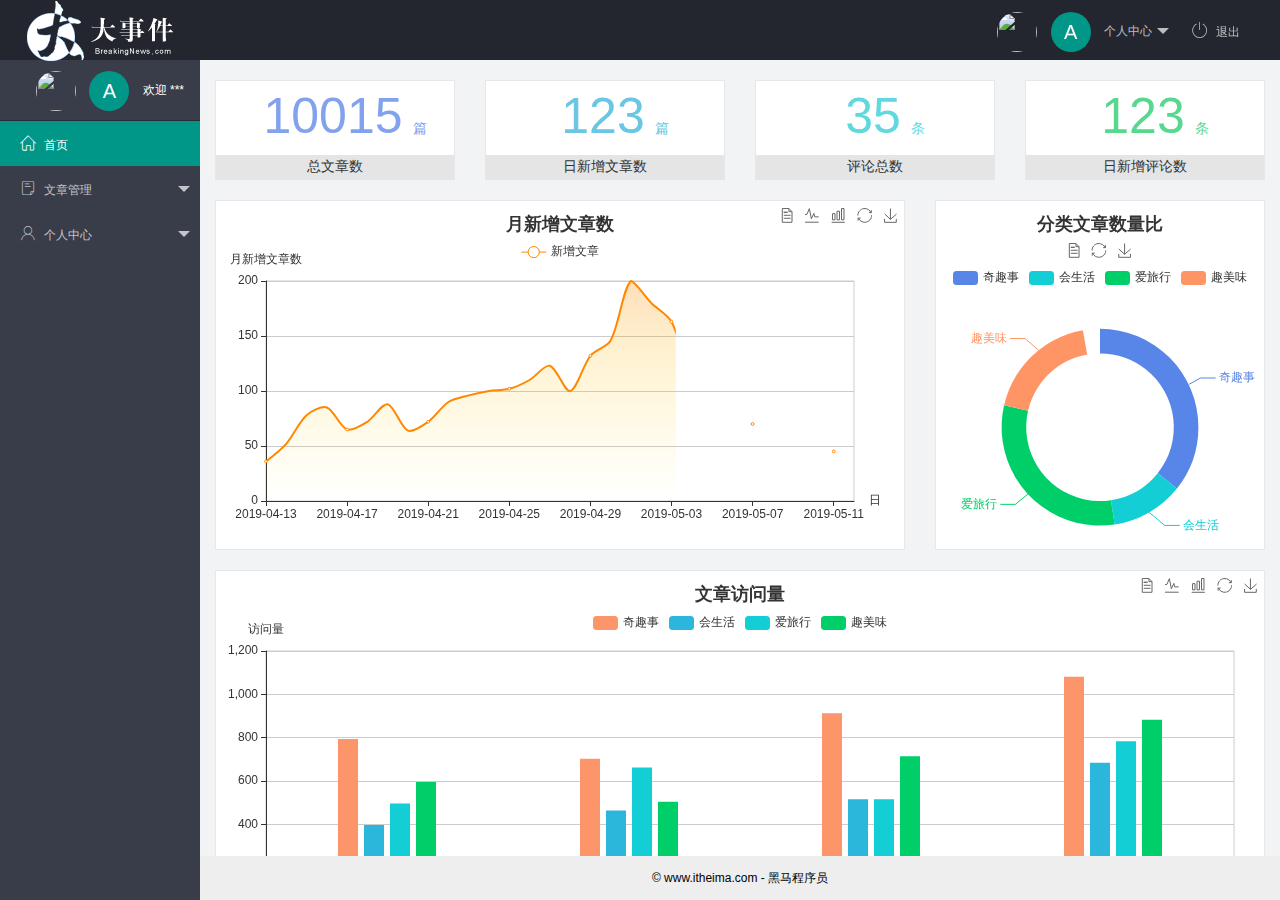
==== commit eea71846: "写完了" ====
--- a/index.html
+++ b/index.html
@@ -59,10 +59,10 @@
                                         class="layui-icon layui-icon-app"></i>文章类别</a>
                             </dd>
                             <dd>
-                                <a href="javascript:;"><i class="layui-icon layui-icon-app"></i>文章列表</a>
+                                <a href="/article/art_list.html"><i class="layui-icon layui-icon-app"></i>文章列表</a>
                             </dd>
                             <dd>
-                                <a href="javascript:;"><i class="layui-icon layui-icon-app"></i>发布文章</a>
+                                <a href="/article/art_pub.html"><i class="layui-icon layui-icon-app"></i>发布文章</a>
                             </dd>
                         </dl>
                     </li>
